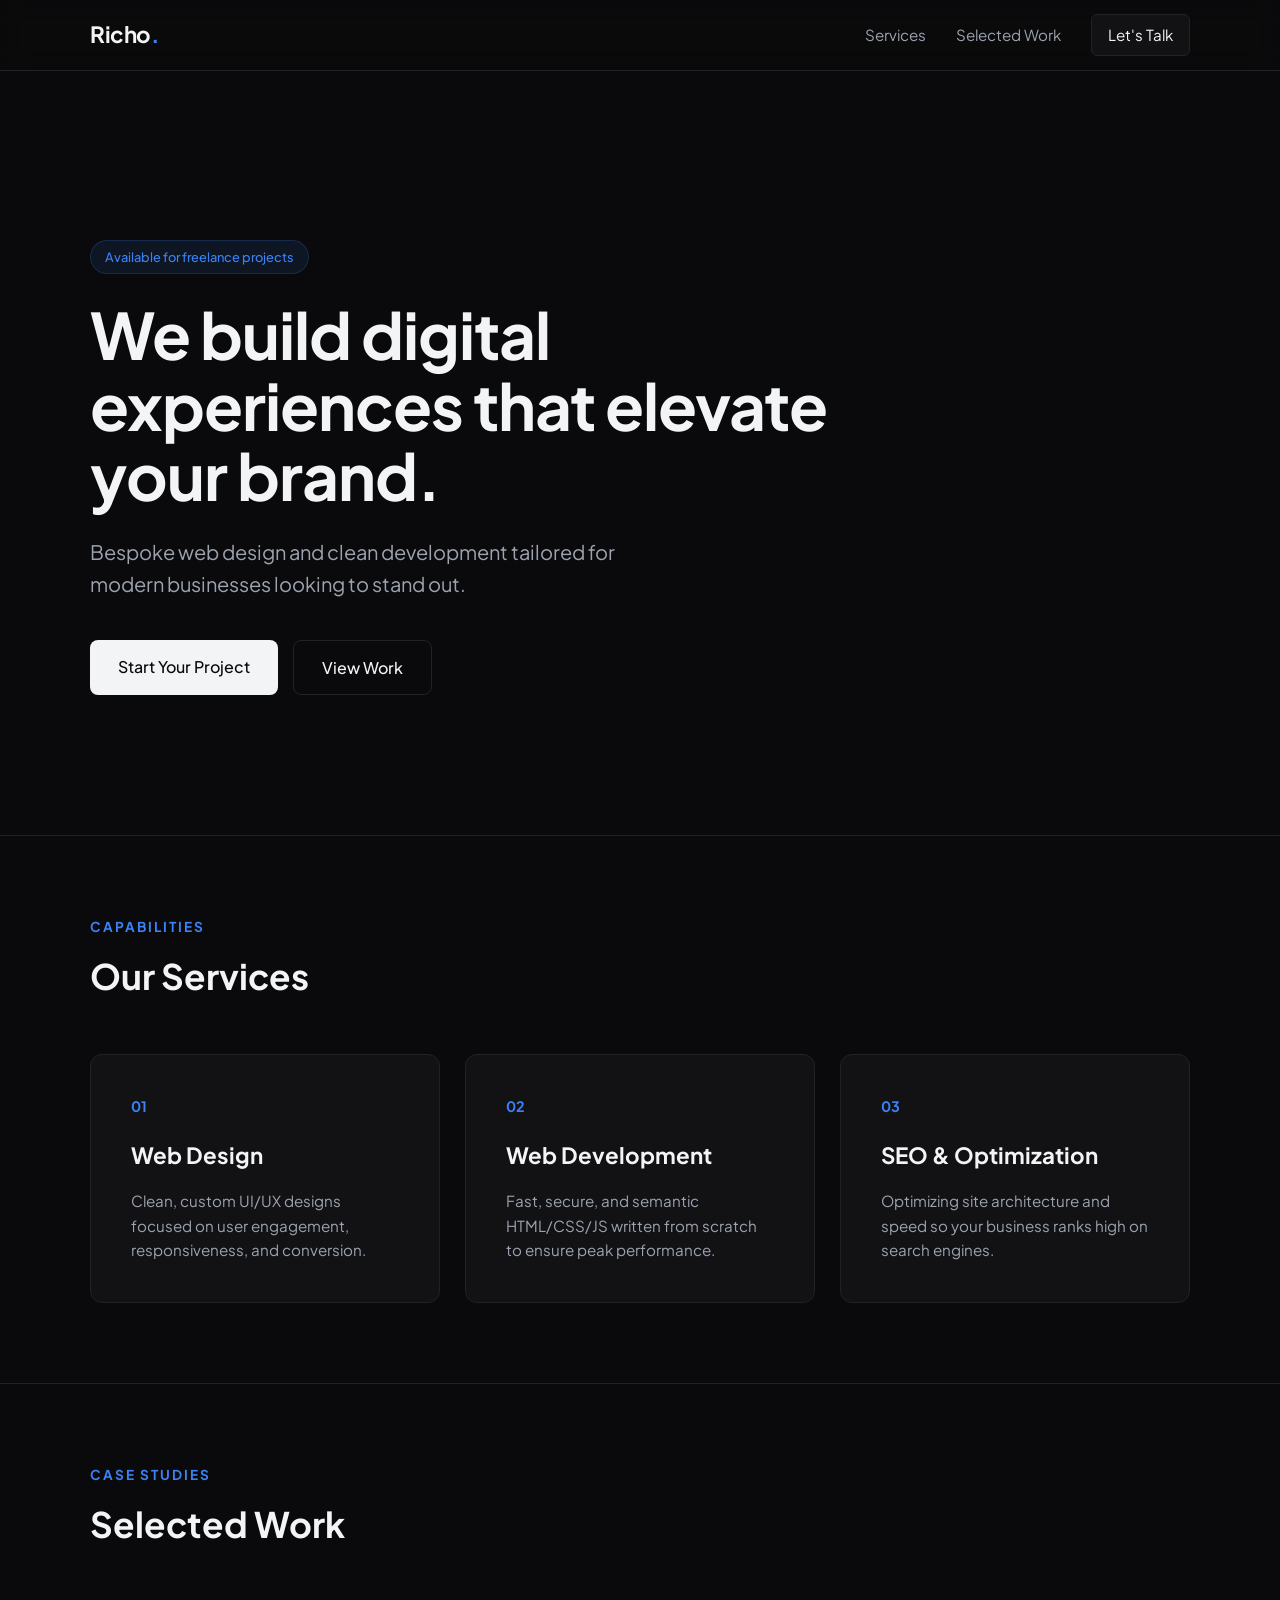
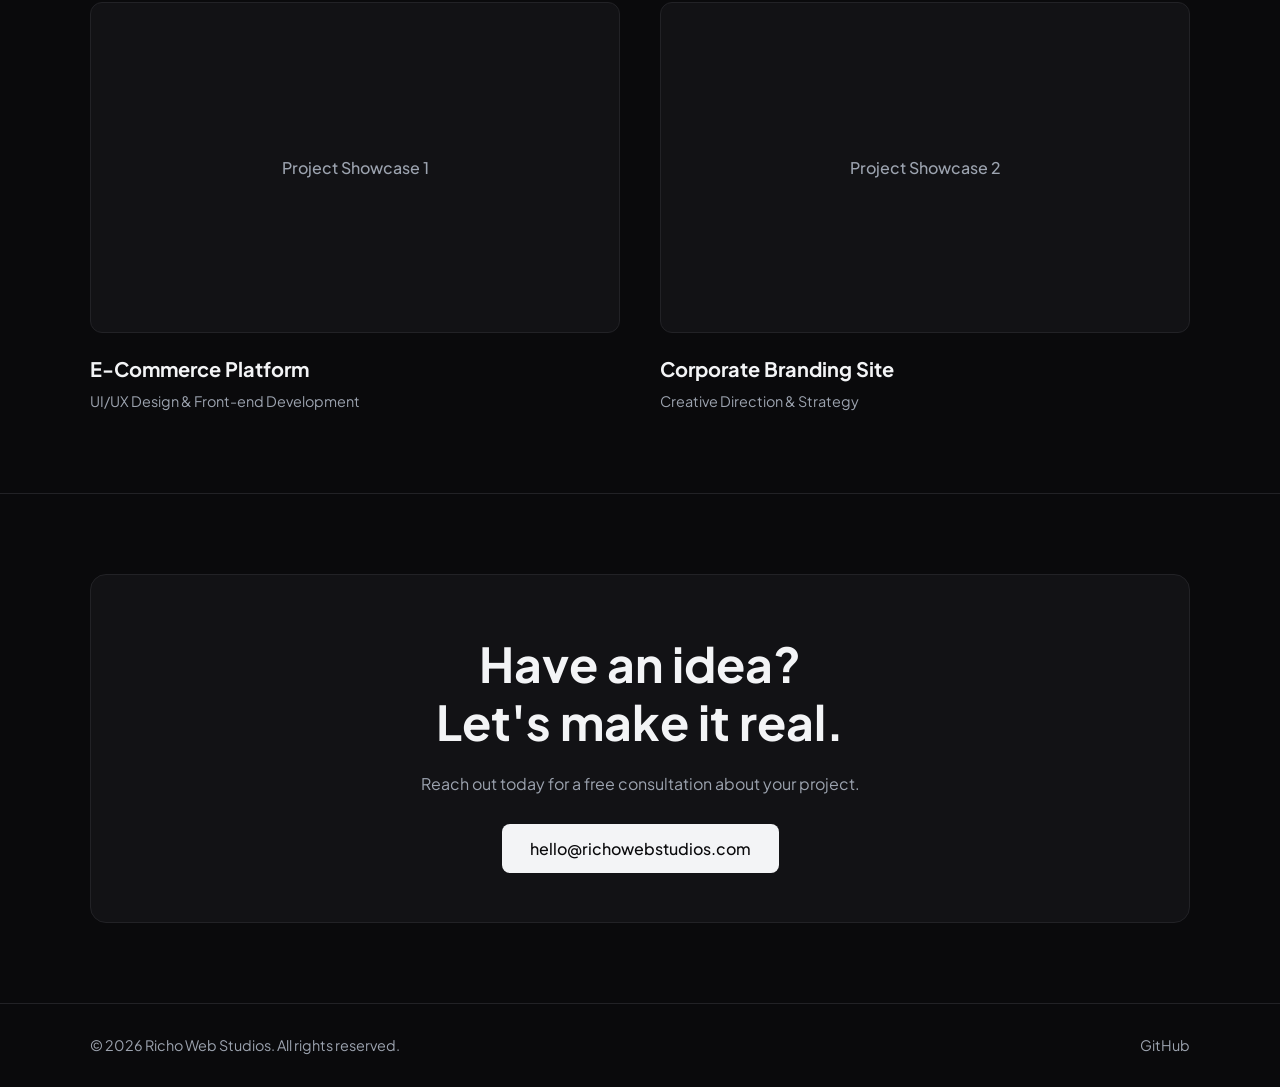
==== index.html @ cdd58ae3 "Launch new premium web studio site" ====
<!DOCTYPE html>
<html lang="en">
<head>
    <meta charset="UTF-8">
    <meta name="viewport" content="width=device-width, initial-scale=1.0">
    <title>Richo Web Studios | Premium Web Design & Digital Craft</title>
    <link rel="stylesheet" href="style.css">
    <link rel="preconnect" href="https://fonts.googleapis.com">
    <link rel="preconnect" href="https://fonts.gstatic.com" crossorigin>
    <link href="https://fonts.googleapis.com/css2?family=Plus+Jakarta+Sans:wght@300;400;500;700&display=swap" rel="stylesheet">
</head>
<body>

    <nav class="navbar">
        <div class="nav-container">
            <a href="#" class="logo">Richo<span>.</span></a>
            <div class="nav-links">
                <a href="#services">Services</a>
                <a href="#work">Selected Work</a>
                <a href="#contact" class="btn-nav">Let's Talk</a>
            </div>
        </div>
    </nav>

    <header class="hero">
        <div class="container">
            <span class="badge">Available for freelance projects</span>
            <h1>We build digital experiences that elevate your brand.</h1>
            <p class="hero-subtitle">Bespoke web design and clean development tailored for modern businesses looking to stand out.</p>
            <div class="hero-cta">
                <a href="#contact" class="btn-primary">Start Your Project</a>
                <a href="#work" class="btn-secondary">View Work</a>
            </div>
        </div>
    </header>

    <section id="services" class="services">
        <div class="container">
            <p class="section-tag">Capabilities</p>
            <h2 class="section-title">Our Services</h2>
            
            <div class="services-grid">
                <div class="service-card">
                    <div class="service-icon">01</div>
                    <h3>Web Design</h3>
                    <p>Clean, custom UI/UX designs focused on user engagement, responsiveness, and conversion.</p>
                </div>
                <div class="service-card">
                    <div class="service-icon">02</div>
                    <h3>Web Development</h3>
                    <p>Fast, secure, and semantic HTML/CSS/JS written from scratch to ensure peak performance.</p>
                </div>
                <div class="service-card">
                    <div class="service-icon">03</div>
                    <h3>SEO & Optimization</h3>
                    <p>Optimizing site architecture and speed so your business ranks high on search engines.</p>
                </div>
            </div>
        </div>
    </section>

    <section id="work" class="work">
        <div class="container">
            <p class="section-tag">Case Studies</p>
            <h2 class="section-title">Selected Work</h2>
            
            <div class="work-grid">
                <div class="work-card">
                    <div class="work-image-placeholder">
                        <span>Project Showcase 1</span>
                    </div>
                    <div class="work-info">
                        <h3>E-Commerce Platform</h3>
                        <p>UI/UX Design & Front-end Development</p>
                    </div>
                </div>
                <div class="work-card">
                    <div class="work-image-placeholder">
                        <span>Project Showcase 2</span>
                    </div>
                    <div class="work-info">
                        <h3>Corporate Branding Site</h3>
                        <p>Creative Direction & Strategy</p>
                    </div>
                </div>
            </div>
        </div>
    </section>

    <section id="contact" class="contact">
        <div class="container">
            <div class="contact-box">
                <h2>Have an idea?<br>Let's make it real.</h2>
                <p>Reach out today for a free consultation about your project.</p>
                <a href="mailto:your-email@example.com" class="btn-primary">hello@richowebstudios.com</a>
            </div>
        </div>
    </section>

    <footer>
        <div class="container footer-content">
            <p>&copy; 2026 Richo Web Studios. All rights reserved.</p>
            <div class="footer-links">
                <a href="https://github.com/aaronricho09" target="_blank">GitHub</a>
            </div>
        </div>
    </footer>

</body>
</html>
---- style.css ----
/* --- Reset & Base Styles --- */
* {
    margin: 0;
    padding: 0;
    box-sizing: border-box;
    scroll-behavior: smooth;
}

:root {
    --bg-color: #0a0a0c;
    --card-bg: #121215;
    --accent: #3b82f6; /* Modern electric blue */
    --text-main: #f3f4f6;
    --text-muted: #9ca3af;
    --border-color: #222226;
    --font-stack: 'Plus Jakarta Sans', sans-serif;
}

body {
    background-color: var(--bg-color);
    color: var(--text-main);
    font-family: var(--font-stack);
    line-height: 1.6;
    overflow-x: hidden;
}

.container {
    width: 90%;
    max-width: 1100px;
    margin: 0 auto;
    padding: 80px 0;
}

a {
    text-decoration: none;
    color: inherit;
    transition: all 0.3s ease;
}

/* --- Global Elements --- */
.section-tag {
    color: var(--accent);
    text-transform: uppercase;
    font-size: 0.85rem;
    letter-spacing: 2px;
    font-weight: 700;
    margin-bottom: 10px;
}

.section-title {
    font-size: 2.2rem;
    font-weight: 700;
    margin-bottom: 50px;
}

/* Buttons */
.btn-primary {
    background-color: var(--text-main);
    color: var(--bg-color);
    padding: 14px 28px;
    border-radius: 8px;
    font-weight: 500;
}

.btn-primary:hover {
    background-color: var(--accent);
    color: #fff;
}

.btn-secondary {
    border: 1px solid var(--border-color);
    color: var(--text-main);
    padding: 14px 28px;
    border-radius: 8px;
    font-weight: 500;
}

.btn-secondary:hover {
    background-color: var(--card-bg);
    border-color: var(--text-muted);
}

/* --- Navigation --- */
.navbar {
    position: fixed;
    top: 0;
    left: 0;
    width: 100%;
    background-color: rgba(10, 10, 12, 0.8);
    backdrop-filter: blur(12px);
    border-bottom: 1px solid var(--border-color);
    z-index: 1000;
}

.nav-container {
    width: 90%;
    max-width: 1100px;
    margin: 0 auto;
    height: 70px;
    display: flex;
    justify-content: space-between;
    align-items: center;
}

.logo {
    font-size: 1.4rem;
    font-weight: 700;
    letter-spacing: -0.5px;
}

.logo span {
    color: var(--accent);
}

.nav-links {
    display: flex;
    align-items: center;
    gap: 30px;
}

.nav-links a {
    font-size: 0.95rem;
    color: var(--text-muted);
}

.nav-links a:hover {
    color: var(--text-main);
}

.nav-links .btn-nav {
    background: var(--card-bg);
    border: 1px solid var(--border-color);
    padding: 8px 16px;
    border-radius: 6px;
    color: var(--text-main);
}

.nav-links .btn-nav:hover {
    border-color: var(--accent);
}

/* --- Hero Section --- */
.hero {
    padding-top: 160px;
    padding-bottom: 60px;
}

.badge {
    background-color: rgba(59, 130, 246, 0.1);
    color: var(--accent);
    padding: 6px 14px;
    border-radius: 100px;
    font-size: 0.8rem;
    font-weight: 500;
    display: inline-block;
    margin-bottom: 25px;
    border: 1px solid rgba(59, 130, 246, 0.2);
}

.hero h1 {
    font-size: clamp(2.5rem, 5vw, 4rem);
    line-height: 1.1;
    font-weight: 700;
    letter-spacing: -1px;
    max-width: 800px;
    margin-bottom: 25px;
}

.hero-subtitle {
    font-size: 1.25rem;
    color: var(--text-muted);
    max-width: 600px;
    margin-bottom: 40px;
}

.hero-cta {
    display: flex;
    gap: 15px;
}

/* --- Services Section --- */
.services {
    border-top: 1px solid var(--border-color);
}

.services-grid {
    display: grid;
    grid-template-columns: repeat(auto-fit, minmax(300px, 1fr));
    gap: 25px;
}

.service-card {
    background-color: var(--card-bg);
    border: 1px solid var(--border-color);
    padding: 40px;
    border-radius: 12px;
    transition: transform 0.3s ease, border-color 0.3s ease;
}

.service-card:hover {
    transform: translateY(-5px);
    border-color: rgba(59, 130, 246, 0.4);
}

.service-icon {
    font-size: 0.9rem;
    color: var(--accent);
    font-weight: 700;
    margin-bottom: 20px;
}

.service-card h3 {
    font-size: 1.4rem;
    margin-bottom: 15px;
}

.service-card p {
    color: var(--text-muted);
    font-size: 0.95rem;
}

/* --- Work Section --- */
.work {
    border-top: 1px solid var(--border-color);
}

.work-grid {
    display: grid;
    grid-template-columns: repeat(auto-fit, minmax(450px, 1fr));
    gap: 40px;
}

@media(max-width: 768px) {
    .work-grid { grid-template-columns: 1fr; }
}

.work-card {
    cursor: pointer;
}

.work-image-placeholder {
    background-color: var(--card-bg);
    border: 1px solid var(--border-color);
    aspect-ratio: 16 / 10;
    border-radius: 12px;
    display: flex;
    align-items: center;
    justify-content: center;
    color: var(--text-muted);
    font-weight: 500;
    transition: border-color 0.3s ease;
    margin-bottom: 20px;
}

.work-card:hover .work-image-placeholder {
    border-color: var(--text-muted);
}

.work-info h3 {
    font-size: 1.25rem;
    margin-bottom: 5px;
}

.work-info p {
    color: var(--text-muted);
    font-size: 0.9rem;
}

/* --- Contact Section --- */
.contact {
    border-top: 1px solid var(--border-color);
}

.contact-box {
    background-color: var(--card-bg);
    border: 1px solid var(--border-color);
    padding: 60px;
    border-radius: 16px;
    text-align: center;
}

.contact-box h2 {
    font-size: clamp(2rem, 4vw, 3rem);
    line-height: 1.2;
    margin-bottom: 20px;
}

.contact-box p {
    color: var(--text-muted);
    margin-bottom: 40px;
}

/* --- Footer --- */
footer {
    border-top: 1px solid var(--border-color);
    padding: 30px 0;
}

.footer-content {
    display: flex;
    justify-content: space-between;
    align-items: center;
    font-size: 0.9rem;
    color: var(--text-muted);
    padding: 0;
}

.footer-links a:hover {
    color: var(--text-main);
}
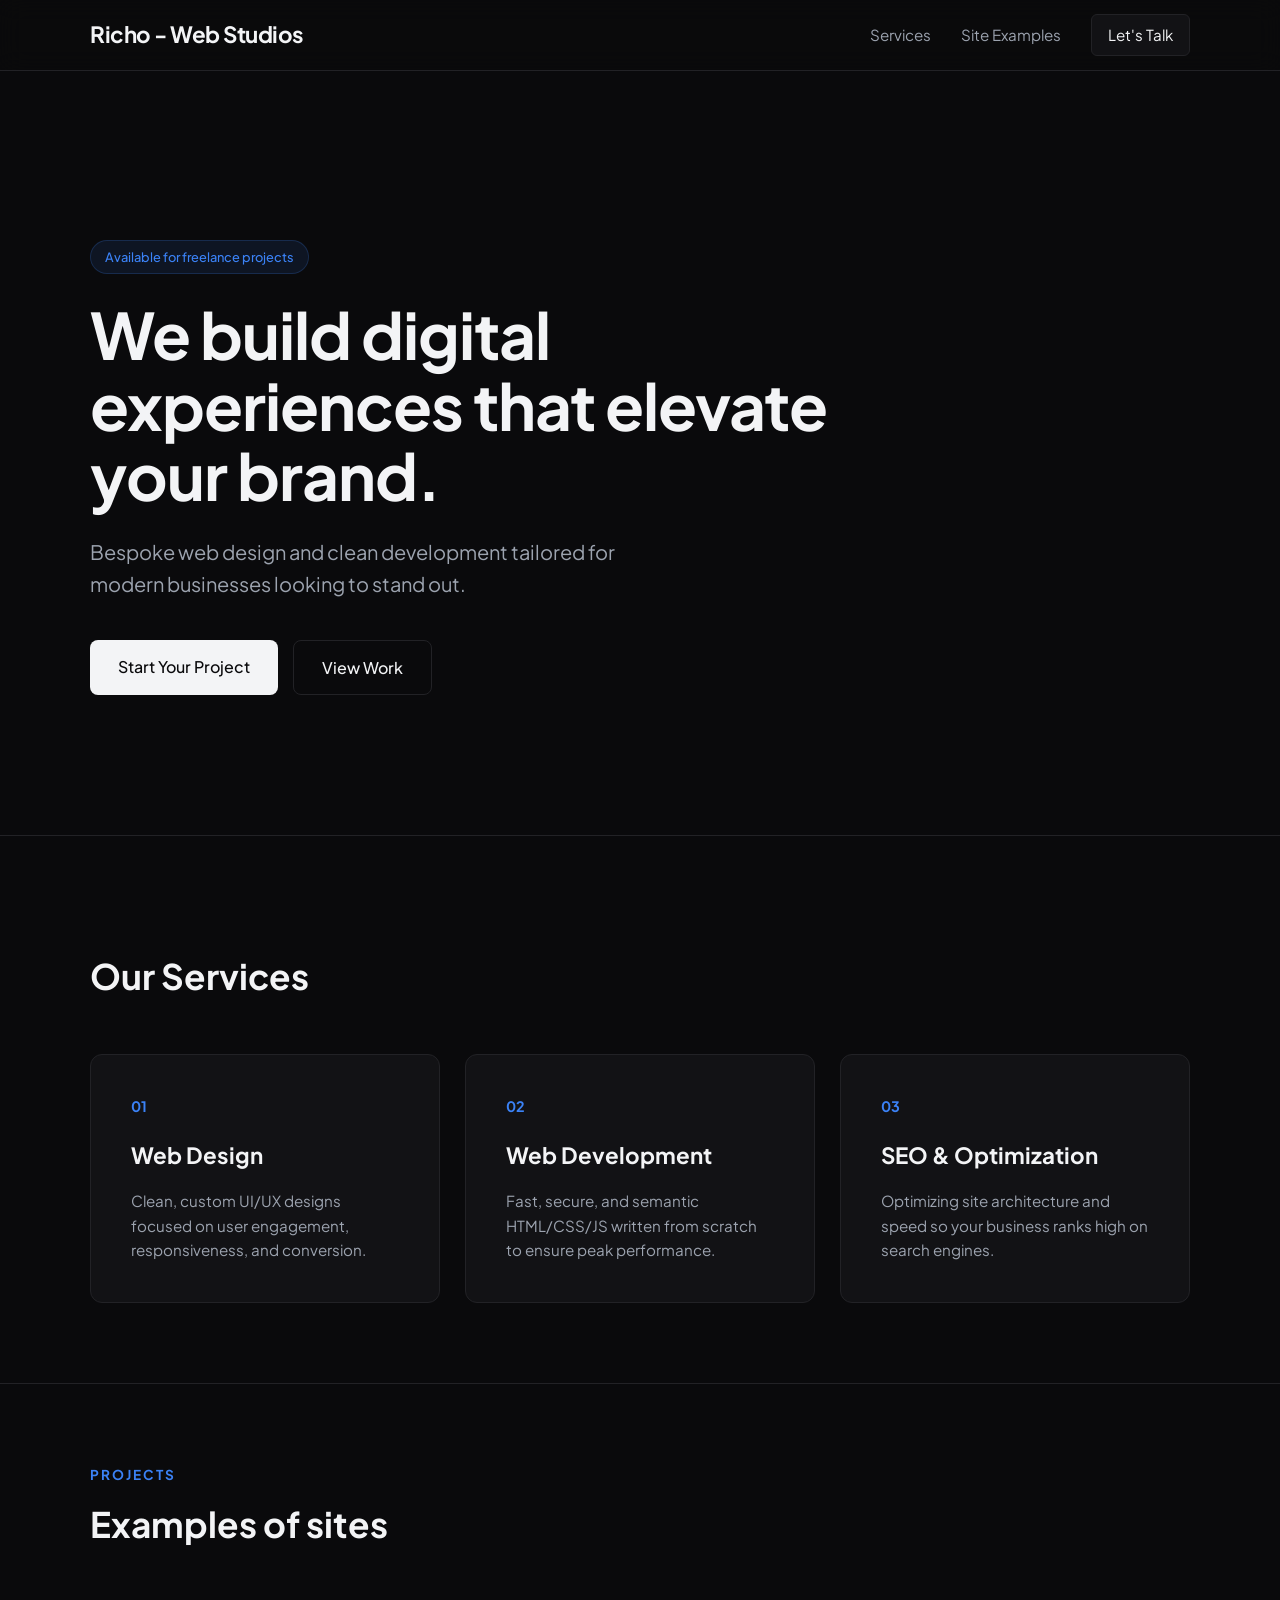
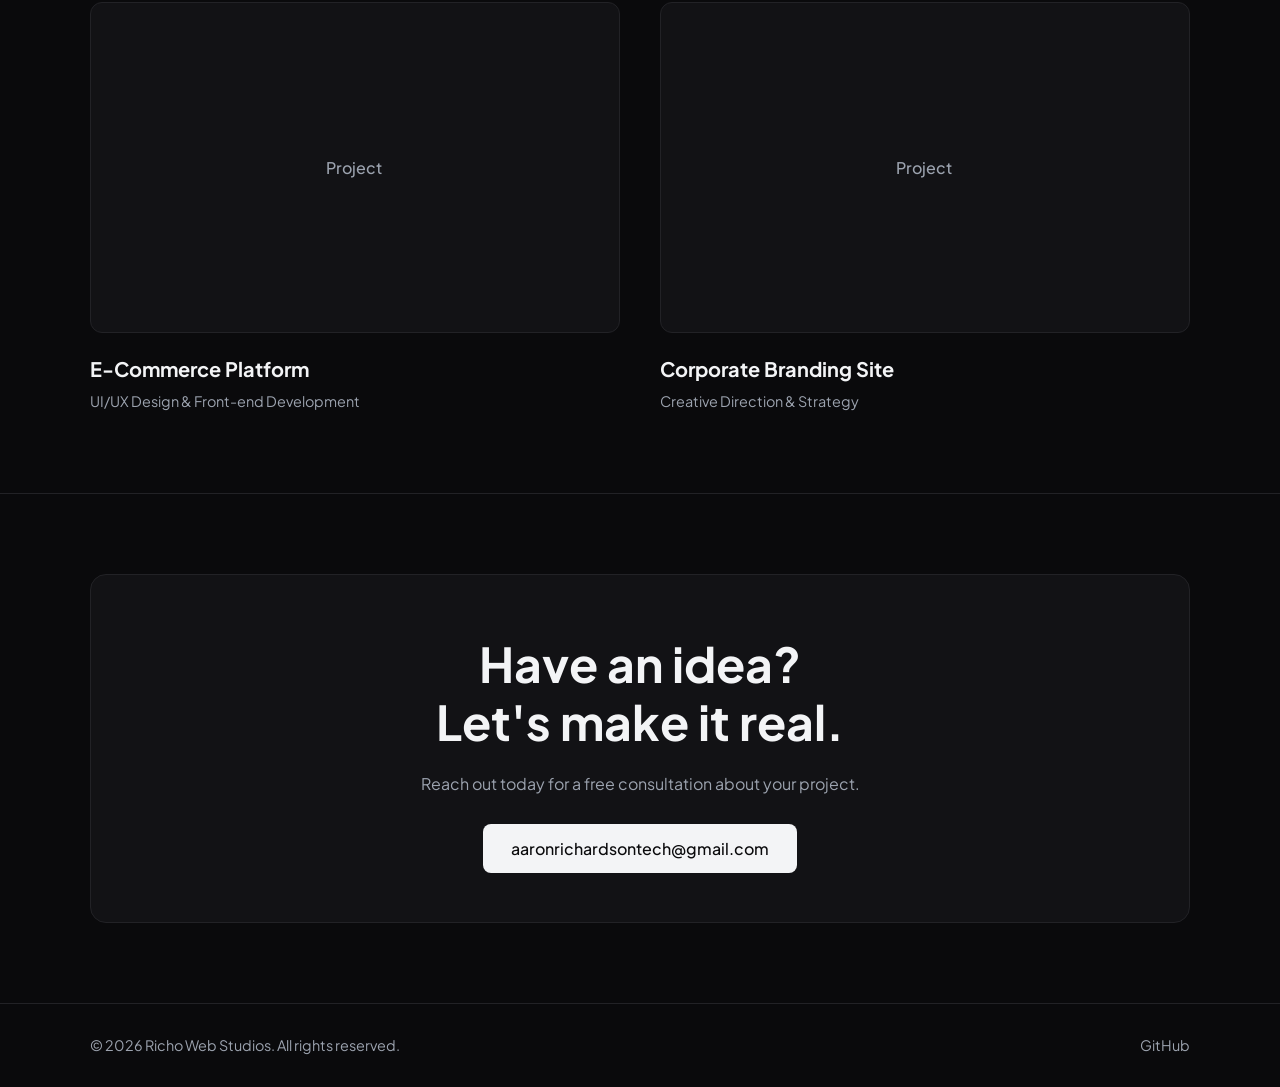
==== commit e6a4cc49: "Update contact info and names" ====
--- a/index.html
+++ b/index.html
@@ -13,10 +13,10 @@
 
     <nav class="navbar">
         <div class="nav-container">
-            <a href="#" class="logo">Richo<span>.</span></a>
+            <a href="#" class="logo">Richo - Web Studios&nbsp;</a>
             <div class="nav-links">
                 <a href="#services">Services</a>
-                <a href="#work">Selected Work</a>
+                <a href="#work">Site Examples</a>
                 <a href="#contact" class="btn-nav">Let's Talk</a>
             </div>
         </div>
@@ -36,7 +36,7 @@
 
     <section id="services" class="services">
         <div class="container">
-            <p class="section-tag">Capabilities</p>
+            <p class="section-tag"><br></p>
             <h2 class="section-title">Our Services</h2>
             
             <div class="services-grid">
@@ -61,13 +61,13 @@
 
     <section id="work" class="work">
         <div class="container">
-            <p class="section-tag">Case Studies</p>
-            <h2 class="section-title">Selected Work</h2>
+            <p class="section-tag">Projects&nbsp;</p>
+            <h2 class="section-title">Examples of sites&nbsp;</h2>
             
             <div class="work-grid">
                 <div class="work-card">
                     <div class="work-image-placeholder">
-                        <span>Project Showcase 1</span>
+                        <span>Project&nbsp;</span>
                     </div>
                     <div class="work-info">
                         <h3>E-Commerce Platform</h3>
@@ -76,7 +76,7 @@
                 </div>
                 <div class="work-card">
                     <div class="work-image-placeholder">
-                        <span>Project Showcase 2</span>
+                        <span>Project&nbsp;</span>
                     </div>
                     <div class="work-info">
                         <h3>Corporate Branding Site</h3>
@@ -92,7 +92,7 @@
             <div class="contact-box">
                 <h2>Have an idea?<br>Let's make it real.</h2>
                 <p>Reach out today for a free consultation about your project.</p>
-                <a href="mailto:your-email@example.com" class="btn-primary">hello@richowebstudios.com</a>
+                <a href="mailto:your-email@example.com" class="btn-primary">aaronrichardsontech@gmail.com<br></a>
             </div>
         </div>
     </section>
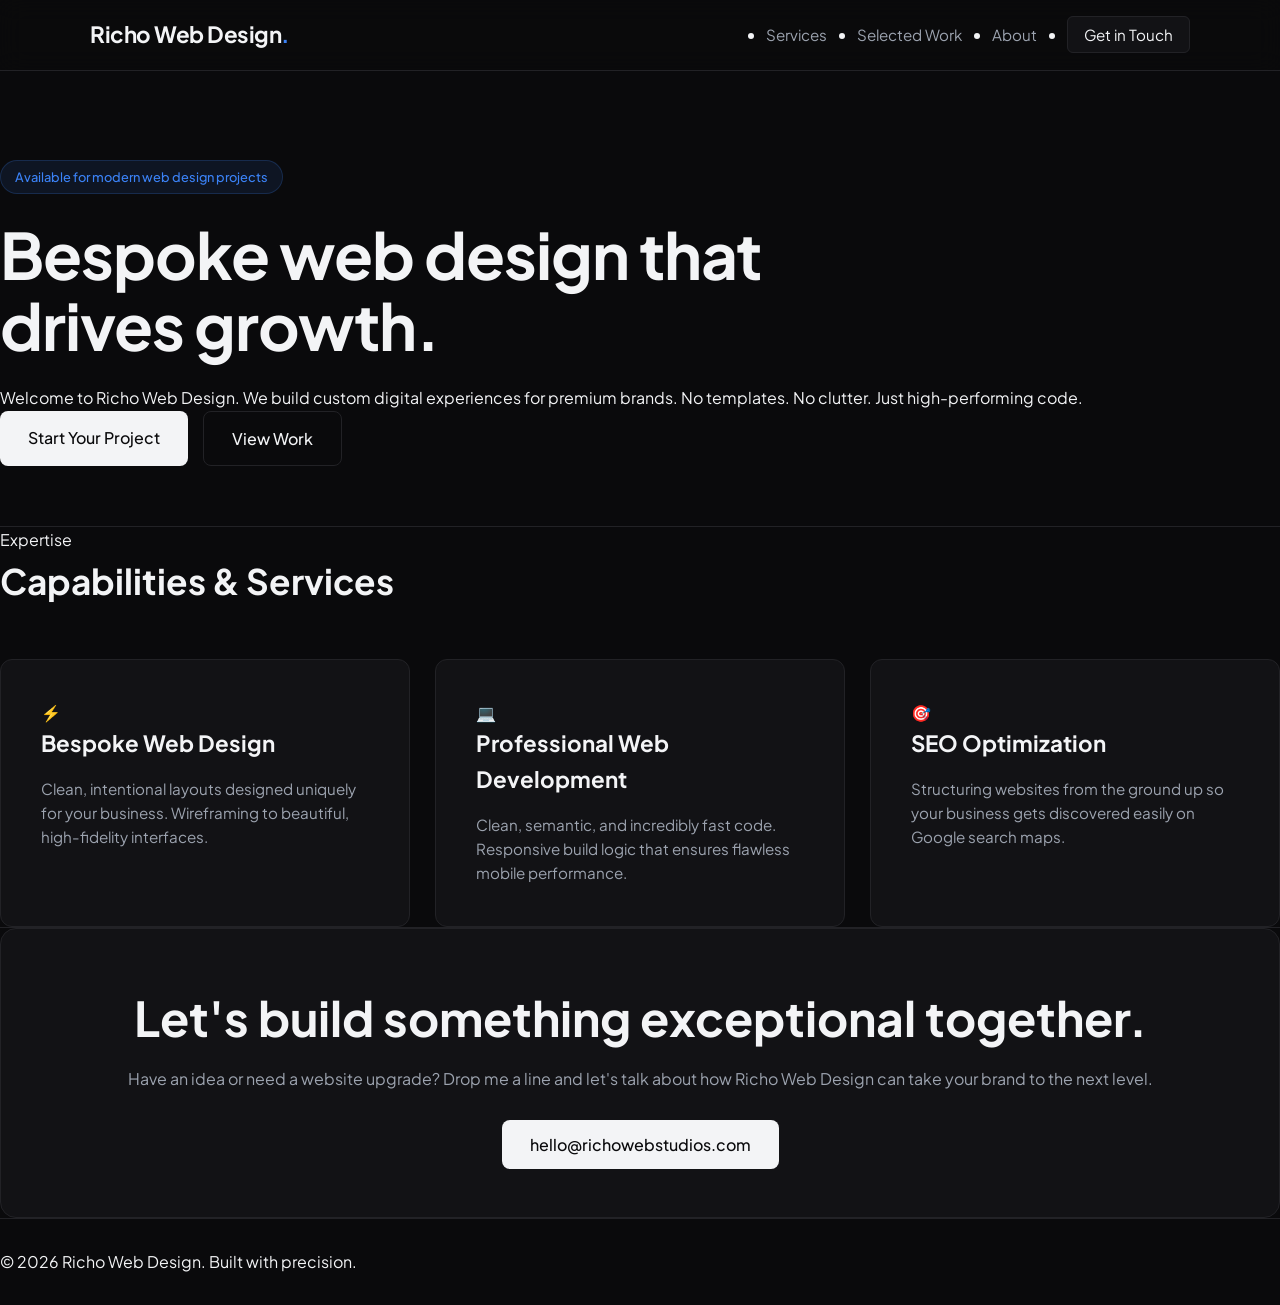
==== commit 4d45cb20: "Optimize for Richo Web Design keywords" ====
--- a/index.html
+++ b/index.html
@@ -3,30 +3,40 @@
 <head>
     <meta charset="UTF-8">
     <meta name="viewport" content="width=device-width, initial-scale=1.0">
-    <title>Richo Web Studios | Premium Web Design & Digital Craft</title>
+    
+    <title>Richo Web Design | Bespoke Web Design & Development Studios</title>
+    <meta name="description" content="Richo Web Design delivers premium, bespoke web design and fast frontend development. Elevate your brand with custom websites built for growth.">
+    <meta name="keywords" content="Richo Web Design, bespoke web design, web design, custom website developer, freelance web designer">
+    
+    <meta property="og:title" content="Richo Web Design | Bespoke Web Design & Development">
+    <meta property="og:description" content="Premium, bespoke web design and high-performance development for modern brands.">
+    <meta property="og:type" content="website">
+    <meta property="og:url" content="https://aaronricho09.github.io/richo-web-studios-/">
+
     <link rel="stylesheet" href="style.css">
     <link rel="preconnect" href="https://fonts.googleapis.com">
     <link rel="preconnect" href="https://fonts.gstatic.com" crossorigin>
-    <link href="https://fonts.googleapis.com/css2?family=Plus+Jakarta+Sans:wght@300;400;500;700&display=swap" rel="stylesheet">
+    <link href="https://fonts.googleapis.com/css2?family=Plus+Jakarta+Sans:wght@300;400;500;600;700&display=swap" rel="stylesheet">
 </head>
 <body>
 
     <nav class="navbar">
         <div class="nav-container">
-            <a href="#" class="logo">Richo - Web Studios&nbsp;</a>
-            <div class="nav-links">
-                <a href="#services">Services</a>
-                <a href="#work">Site Examples</a>
-                <a href="#contact" class="btn-nav">Let's Talk</a>
-            </div>
+            <a href="#" class="logo">Richo Web Design<span>.</span></a>
+            <ul class="nav-links">
+                <li><a href="#services">Services</a></li>
+                <li><a href="#work">Selected Work</a></li>
+                <li><a href="#about">About</a></li>
+                <li><a href="#contact" class="btn-nav">Get in Touch</a></li>
+            </ul>
         </div>
     </nav>
 
     <header class="hero">
-        <div class="container">
-            <span class="badge">Available for freelance projects</span>
-            <h1>We build digital experiences that elevate your brand.</h1>
-            <p class="hero-subtitle">Bespoke web design and clean development tailored for modern businesses looking to stand out.</p>
+        <div class="hero-container">
+            <span class="badge">Available for modern web design projects</span>
+            <h1>Bespoke web design that drives <span>growth</span>.</h1>
+            <p>Welcome to Richo Web Design. We build custom digital experiences for premium brands. No templates. No clutter. Just high-performing code.</p>
             <div class="hero-cta">
                 <a href="#contact" class="btn-primary">Start Your Project</a>
                 <a href="#work" class="btn-secondary">View Work</a>
@@ -35,75 +45,41 @@
     </header>
 
     <section id="services" class="services">
-        <div class="container">
-            <p class="section-tag"><br></p>
-            <h2 class="section-title">Our Services</h2>
-            
+        <div class="section-container">
+            <p class="section-subtitle">Expertise</p>
+            <h2 class="section-title">Capabilities & Services</h2>
             <div class="services-grid">
                 <div class="service-card">
-                    <div class="service-icon">01</div>
-                    <h3>Web Design</h3>
-                    <p>Clean, custom UI/UX designs focused on user engagement, responsiveness, and conversion.</p>
+                    <div class="icon">⚡</div>
+                    <h3>Bespoke Web Design</h3>
+                    <p>Clean, intentional layouts designed uniquely for your business. Wireframing to beautiful, high-fidelity interfaces.</p>
                 </div>
                 <div class="service-card">
-                    <div class="service-icon">02</div>
-                    <h3>Web Development</h3>
-                    <p>Fast, secure, and semantic HTML/CSS/JS written from scratch to ensure peak performance.</p>
+                    <div class="icon">💻</div>
+                    <h3>Professional Web Development</h3>
+                    <p>Clean, semantic, and incredibly fast code. Responsive build logic that ensures flawless mobile performance.</p>
                 </div>
                 <div class="service-card">
-                    <div class="service-icon">03</div>
-                    <h3>SEO & Optimization</h3>
-                    <p>Optimizing site architecture and speed so your business ranks high on search engines.</p>
-                </div>
-            </div>
-        </div>
-    </section>
-
-    <section id="work" class="work">
-        <div class="container">
-            <p class="section-tag">Projects&nbsp;</p>
-            <h2 class="section-title">Examples of sites&nbsp;</h2>
-            
-            <div class="work-grid">
-                <div class="work-card">
-                    <div class="work-image-placeholder">
-                        <span>Project&nbsp;</span>
-                    </div>
-                    <div class="work-info">
-                        <h3>E-Commerce Platform</h3>
-                        <p>UI/UX Design & Front-end Development</p>
-                    </div>
-                </div>
-                <div class="work-card">
-                    <div class="work-image-placeholder">
-                        <span>Project&nbsp;</span>
-                    </div>
-                    <div class="work-info">
-                        <h3>Corporate Branding Site</h3>
-                        <p>Creative Direction & Strategy</p>
-                    </div>
+                    <div class="icon">🎯</div>
+                    <h3>SEO Optimization</h3>
+                    <p>Structuring websites from the ground up so your business gets discovered easily on Google search maps.</p>
                 </div>
             </div>
         </div>
     </section>
 
     <section id="contact" class="contact">
-        <div class="container">
+        <div class="section-container">
             <div class="contact-box">
-                <h2>Have an idea?<br>Let's make it real.</h2>
-                <p>Reach out today for a free consultation about your project.</p>
-                <a href="mailto:your-email@example.com" class="btn-primary">aaronrichardsontech@gmail.com<br></a>
+                <h2>Let's build something exceptional together.</h2>
+                <p>Have an idea or need a website upgrade? Drop me a line and let's talk about how Richo Web Design can take your brand to the next level.</p>
+                <a href="mailto:hello@richowebstudios.com" class="btn-primary">hello@richowebstudios.com</a>
             </div>
         </div>
     </section>
 
-    <footer>
-        <div class="container footer-content">
-            <p>&copy; 2026 Richo Web Studios. All rights reserved.</p>
-            <div class="footer-links">
-                <a href="https://github.com/aaronricho09" target="_blank">GitHub</a>
-            </div>
-        </div>
+    <footer class="footer">
+        <p>&copy; 2026 Richo Web Design. Built with precision.</p>
     </footer>
 
 </body>
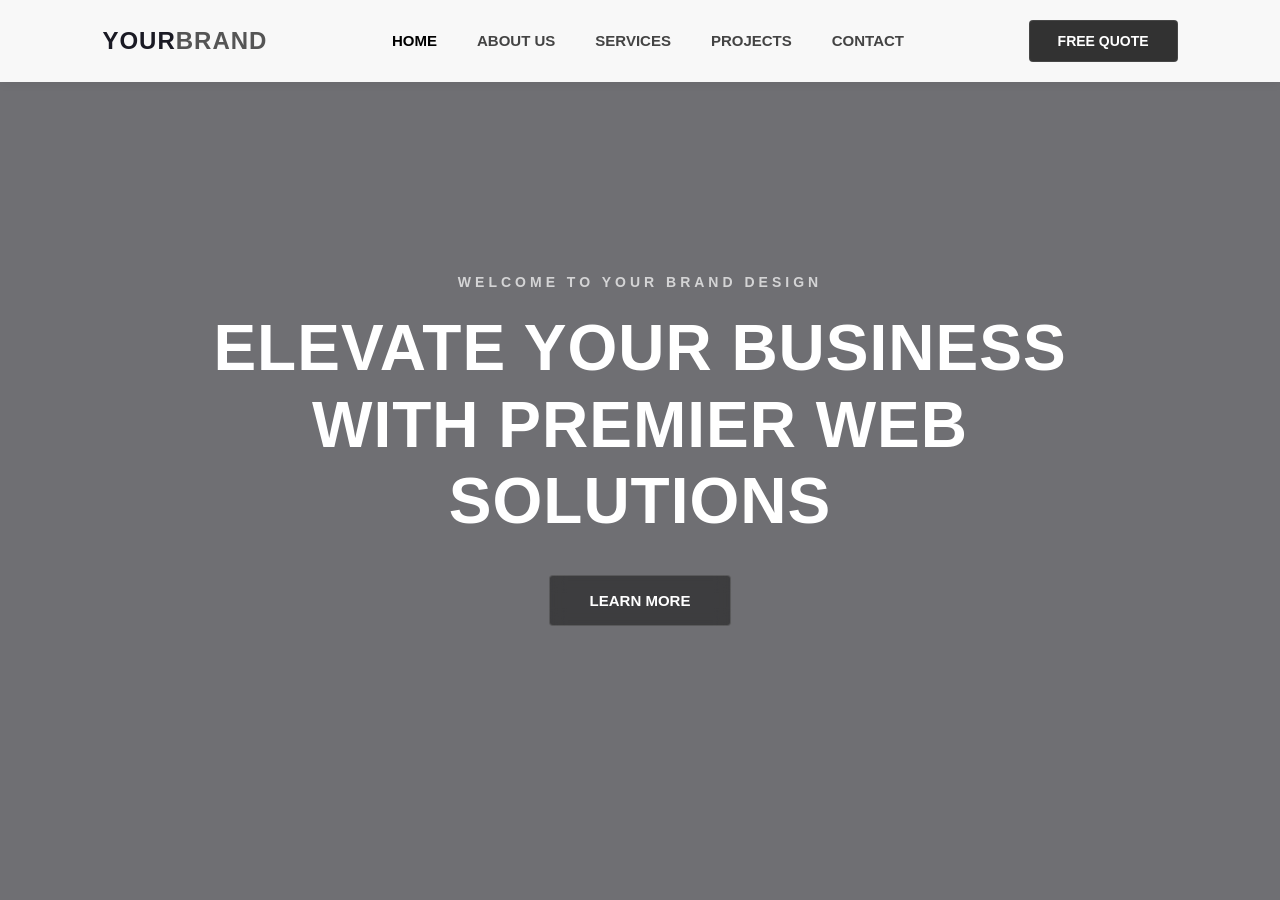
==== commit 6f483b94: "Added complete multi-page structure and glossy theme" ====
--- a/index.html
+++ b/index.html
@@ -3,84 +3,38 @@
 <head>
     <meta charset="UTF-8">
     <meta name="viewport" content="width=device-width, initial-scale=1.0">
-    
-    <title>Richo Web Design | Bespoke Web Design & Development Studios</title>
-    <meta name="description" content="Richo Web Design delivers premium, bespoke web design and fast frontend development. Elevate your brand with custom websites built for growth.">
-    <meta name="keywords" content="Richo Web Design, bespoke web design, web design, custom website developer, freelance web designer">
-    
-    <meta property="og:title" content="Richo Web Design | Bespoke Web Design & Development">
-    <meta property="og:description" content="Premium, bespoke web design and high-performance development for modern brands.">
-    <meta property="og:type" content="website">
-    <meta property="og:url" content="https://aaronricho09.github.io/richo-web-studios-/">
-
+    <title>Your Brand | Premier Web Design</title>
     <link rel="stylesheet" href="style.css">
-    <link rel="preconnect" href="https://fonts.googleapis.com">
-    <link rel="preconnect" href="https://fonts.gstatic.com" crossorigin>
-    <link href="https://fonts.googleapis.com/css2?family=Plus+Jakarta+Sans:wght@300;400;500;600;700&display=swap" rel="stylesheet">
 </head>
 <body>
 
-    <nav class="navbar">
-        <div class="nav-container">
-            <a href="#" class="logo">Richo Web Design<span>.</span></a>
+    <header class="navbar">
+        <div class="logo">YOUR<span>BRAND</span></div>
+        <nav>
             <ul class="nav-links">
-                <li><a href="#services">Services</a></li>
-                <li><a href="#work">Selected Work</a></li>
-                <li><a href="#about">About</a></li>
-                <li><a href="#contact" class="btn-nav">Get in Touch</a></li>
+                <li><a href="#" class="active">Home</a></li>
+                <li><a href="#">About Us</a></li>
+                <li><a href="#">Services</a></li>
+                <li><a href="#">Projects</a></li>
+                <li><a href="#">Contact</a></li>
             </ul>
-        </div>
-    </nav>
-
-    <header class="hero">
-        <div class="hero-container">
-            <span class="badge">Available for modern web design projects</span>
-            <h1>Bespoke web design that drives <span>growth</span>.</h1>
-            <p>Welcome to Richo Web Design. We build custom digital experiences for premium brands. No templates. No clutter. Just high-performing code.</p>
-            <div class="hero-cta">
-                <a href="#contact" class="btn-primary">Start Your Project</a>
-                <a href="#work" class="btn-secondary">View Work</a>
-            </div>
-        </div>
+        </nav>
+        <a href="#" class="cta-btn">Free Quote</a>
     </header>
 
-    <section id="services" class="services">
-        <div class="section-container">
-            <p class="section-subtitle">Expertise</p>
-            <h2 class="section-title">Capabilities & Services</h2>
-            <div class="services-grid">
-                <div class="service-card">
-                    <div class="icon">⚡</div>
-                    <h3>Bespoke Web Design</h3>
-                    <p>Clean, intentional layouts designed uniquely for your business. Wireframing to beautiful, high-fidelity interfaces.</p>
-                </div>
-                <div class="service-card">
-                    <div class="icon">💻</div>
-                    <h3>Professional Web Development</h3>
-                    <p>Clean, semantic, and incredibly fast code. Responsive build logic that ensures flawless mobile performance.</p>
-                </div>
-                <div class="service-card">
-                    <div class="icon">🎯</div>
-                    <h3>SEO Optimization</h3>
-                    <p>Structuring websites from the ground up so your business gets discovered easily on Google search maps.</p>
-                </div>
-            </div>
+    <section class="hero-carousel">
+        <div class="slide slide1"></div>
+        <div class="slide slide2"></div>
+        <div class="slide slide3"></div>
+        
+        <div class="hero-overlay"></div>
+
+        <div class="hero-content">
+            <h3 class="subtitle">WELCOME TO YOUR BRAND DESIGN</h3>
+            <h1 class="main-title">ELEVATE YOUR BUSINESS<br>WITH PREMIER WEB SOLUTIONS</h1>
+            <a href="#" class="hero-btn">Learn More</a>
         </div>
     </section>
 
-    <section id="contact" class="contact">
-        <div class="section-container">
-            <div class="contact-box">
-                <h2>Let's build something exceptional together.</h2>
-                <p>Have an idea or need a website upgrade? Drop me a line and let's talk about how Richo Web Design can take your brand to the next level.</p>
-                <a href="mailto:hello@richowebstudios.com" class="btn-primary">hello@richowebstudios.com</a>
-            </div>
-        </div>
-    </section>
-
-    <footer class="footer">
-        <p>&copy; 2026 Richo Web Design. Built with precision.</p>
-    </footer>
-
 </body>
 </html>
--- a/style.css
+++ b/style.css
@@ -1,310 +1,320 @@
-/* --- Reset & Base Styles --- */
+/* Reset & Core Styling */
 * {
     margin: 0;
     padding: 0;
     box-sizing: border-box;
-    scroll-behavior: smooth;
-}
-
+    font-family: 'Segoe UI', Tahoma, Geneva, Verdana, sans-serif;
+}
+
+body {
+    background-color: #ffffff;
+    color: #333333;
+}
+
+/* Updated Branding Variables for a Sleek Look */
 :root {
-    --bg-color: #0a0a0c;
-    --card-bg: #121215;
-    --accent: #3b82f6; /* Modern electric blue */
-    --text-main: #f3f4f6;
-    --text-muted: #9ca3af;
-    --border-color: #222226;
-    --font-stack: 'Plus Jakarta Sans', sans-serif;
-}
-
-body {
-    background-color: var(--bg-color);
-    color: var(--text-main);
-    font-family: var(--font-stack);
-    line-height: 1.6;
-    overflow-x: hidden;
-}
-
-.container {
-    width: 90%;
-    max-width: 1100px;
-    margin: 0 auto;
-    padding: 80px 0;
-}
-
-a {
+    --accent-color: #ffffff;
+    --dark-bg: #1a1a24;
+    --glossy-black: rgba(0, 0, 0, 0.45);
+    --glossy-black-hover: rgba(0, 0, 0, 0.7);
+    --glossy-border: rgba(255, 255, 255, 0.15);
+}
+
+/* Clean, Fixed Navbar */
+.navbar {
+    display: flex;
+    justify-content: space-between;
+    align-items: center;
+    padding: 20px 8%;
+    background-color: rgba(255, 255, 255, 0.95);
+    box-shadow: 0 2px 10px rgba(0,0,0,0.05);
+    position: fixed;
+    width: 100%;
+    top: 0;
+    z-index: 1000;
+}
+
+.logo {
+    font-size: 24px;
+    font-weight: 800;
+    letter-spacing: 1px;
+    color: var(--dark-bg);
+}
+
+.logo span {
+    color: #555555; /* Dark gray for logo accent */
+}
+
+.nav-links {
+    list-style: none;
+    display: flex;
+}
+
+.nav-links li {
+    margin: 0 20px;
+}
+
+.nav-links a {
     text-decoration: none;
-    color: inherit;
-    transition: all 0.3s ease;
-}
-
-/* --- Global Elements --- */
-.section-tag {
-    color: var(--accent);
-    text-transform: uppercase;
-    font-size: 0.85rem;
-    letter-spacing: 2px;
-    font-weight: 700;
-    margin-bottom: 10px;
-}
-
-.section-title {
-    font-size: 2.2rem;
-    font-weight: 700;
-    margin-bottom: 50px;
-}
-
-/* Buttons */
-.btn-primary {
-    background-color: var(--text-main);
-    color: var(--bg-color);
-    padding: 14px 28px;
-    border-radius: 8px;
-    font-weight: 500;
-}
-
-.btn-primary:hover {
-    background-color: var(--accent);
-    color: #fff;
-}
-
-.btn-secondary {
-    border: 1px solid var(--border-color);
-    color: var(--text-main);
-    padding: 14px 28px;
-    border-radius: 8px;
-    font-weight: 500;
-}
-
-.btn-secondary:hover {
-    background-color: var(--card-bg);
-    border-color: var(--text-muted);
-}
-
-/* --- Navigation --- */
-.navbar {
-    position: fixed;
+    color: #444444;
+    font-weight: 600;
+    font-size: 15px;
+    text-transform: uppercase;
+    transition: color 0.3s ease;
+}
+
+.nav-links a:hover, .nav-links a.active {
+    color: #000000;
+}
+
+/* Glossy Navigation Button */
+.cta-btn {
+    background: rgba(0, 0, 0, 0.8);
+    color: white;
+    text-decoration: none;
+    padding: 12px 28px;
+    font-weight: 600;
+    text-transform: uppercase;
+    font-size: 14px;
+    border-radius: 4px;
+    border: 1px solid rgba(255, 255, 255, 0.1);
+    transition: background 0.3s ease;
+}
+
+.cta-btn:hover {
+    background: #000000;
+}
+
+/* Hero Carousel Container */
+.hero-carousel {
+    position: relative;
+    height: 100vh;
+    width: 100%;
+    overflow: hidden;
+    display: flex;
+    align-items: center;
+    justify-content: center;
+    text-align: center;
+}
+
+/* Background Slides Layout */
+.slide {
+    position: absolute;
     top: 0;
     left: 0;
     width: 100%;
-    background-color: rgba(10, 10, 12, 0.8);
-    backdrop-filter: blur(12px);
-    border-bottom: 1px solid var(--border-color);
-    z-index: 1000;
-}
-
-.nav-container {
-    width: 90%;
+    height: 100%;
+    background-size: cover;
+    background-position: center;
+    opacity: 0;
+    animation: carouselAnimation 15s infinite;
+}
+
+/* Placeholder backgrounds - replace these paths with your image assets */
+.slide1 {
+    background-image: url('https://images.unsplash.com/photo-1542831371-29b0f74f9713?q=80&w=1920'); 
+    animation-delay: 0s;
+}
+.slide2 {
+    background-image: url('https://images.unsplash.com/photo-1531403009284-440f080d1e12?q=80&w=1920'); 
+    animation-delay: 5s;
+}
+.slide3 {
+    background-image: url('https://images.unsplash.com/photo-1507238691740-187a5b1d37b8?q=80&w=1920'); 
+    animation-delay: 10s;
+}
+
+/* Dark Overlay */
+.hero-overlay {
+    position: absolute;
+    top: 0;
+    left: 0;
+    width: 100%;
+    height: 100%;
+    background: rgba(15, 15, 22, 0.6); 
+    z-index: 1;
+}
+
+/* Hero Content Typography */
+.hero-content {
+    position: relative;
+    z-index: 2;
+    color: white;
+    max-width: 900px;
+    padding: 0 20px;
+}
+
+.subtitle {
+    color: rgba(255, 255, 255, 0.7);
+    font-size: 14px;
+    letter-spacing: 4px;
+    margin-bottom: 20px;
+    font-weight: 700;
+}
+
+.main-title {
+    font-size: 64px;
+    font-weight: 800;
+    letter-spacing: 1px;
+    line-height: 1.2;
+    margin-bottom: 35px;
+    text-transform: uppercase;
+}
+
+/* Main Glossy Hero Button */
+.hero-btn {
+    display: inline-block;
+    background: var(--glossy-black);
+    color: white;
+    text-decoration: none;
+    padding: 16px 40px;
+    font-weight: 600;
+    text-transform: uppercase;
+    font-size: 15px;
+    border-radius: 4px;
+    border: 1px solid var(--glossy-border);
+    backdrop-filter: blur(8px);
+    -webkit-backdrop-filter: blur(8px);
+    transition: background 0.3s ease, transform 0.3s ease;
+}
+
+.hero-btn:hover {
+    background: var(--glossy-black-hover);
+    transform: translateY(-2px);
+}
+
+/* Formatting for Interior Content Blocks */
+.page-content {
+    padding-top: 140px; 
+    min-height: 100vh;
+    display: flex;
+    justify-content: center;
+    align-items: center;
+    background-color: #f9f9fb;
+    padding-bottom: 40px;
+}
+
+.content-container {
+    max-width: 800px;
+    width: 100%;
+    padding: 40px;
+    background: #ffffff;
+    border-radius: 8px;
+    box-shadow: 0 4px 20px rgba(0,0,0,0.05);
+    text-align: center;
+}
+
+.large-container {
     max-width: 1100px;
-    margin: 0 auto;
-    height: 70px;
-    display: flex;
-    justify-content: space-between;
-    align-items: center;
-}
-
-.logo {
-    font-size: 1.4rem;
-    font-weight: 700;
-    letter-spacing: -0.5px;
-}
-
-.logo span {
-    color: var(--accent);
-}
-
-.nav-links {
-    display: flex;
-    align-items: center;
-    gap: 30px;
-}
-
-.nav-links a {
-    font-size: 0.95rem;
-    color: var(--text-muted);
-}
-
-.nav-links a:hover {
-    color: var(--text-main);
-}
-
-.nav-links .btn-nav {
-    background: var(--card-bg);
-    border: 1px solid var(--border-color);
-    padding: 8px 16px;
-    border-radius: 6px;
-    color: var(--text-main);
-}
-
-.nav-links .btn-nav:hover {
-    border-color: var(--accent);
-}
-
-/* --- Hero Section --- */
-.hero {
-    padding-top: 160px;
-    padding-bottom: 60px;
-}
-
-.badge {
-    background-color: rgba(59, 130, 246, 0.1);
-    color: var(--accent);
-    padding: 6px 14px;
-    border-radius: 100px;
-    font-size: 0.8rem;
-    font-weight: 500;
-    display: inline-block;
-    margin-bottom: 25px;
-    border: 1px solid rgba(59, 130, 246, 0.2);
-}
-
-.hero h1 {
-    font-size: clamp(2.5rem, 5vw, 4rem);
-    line-height: 1.1;
-    font-weight: 700;
-    letter-spacing: -1px;
-    max-width: 800px;
-    margin-bottom: 25px;
-}
-
-.hero-subtitle {
-    font-size: 1.25rem;
-    color: var(--text-muted);
-    max-width: 600px;
-    margin-bottom: 40px;
-}
-
-.hero-cta {
-    display: flex;
-    gap: 15px;
-}
-
-/* --- Services Section --- */
-.services {
-    border-top: 1px solid var(--border-color);
-}
-
-.services-grid {
-    display: grid;
-    grid-template-columns: repeat(auto-fit, minmax(300px, 1fr));
-    gap: 25px;
-}
-
-.service-card {
-    background-color: var(--card-bg);
-    border: 1px solid var(--border-color);
-    padding: 40px;
-    border-radius: 12px;
-    transition: transform 0.3s ease, border-color 0.3s ease;
-}
-
-.service-card:hover {
-    transform: translateY(-5px);
-    border-color: rgba(59, 130, 246, 0.4);
-}
-
-.service-icon {
-    font-size: 0.9rem;
-    color: var(--accent);
+}
+
+.page-title {
+    font-size: 36px;
     font-weight: 700;
     margin-bottom: 20px;
-}
-
-.service-card h3 {
-    font-size: 1.4rem;
-    margin-bottom: 15px;
-}
-
-.service-card p {
-    color: var(--text-muted);
-    font-size: 0.95rem;
-}
-
-/* --- Work Section --- */
-.work {
-    border-top: 1px solid var(--border-color);
-}
-
-.work-grid {
+    color: var(--dark-bg);
+}
+
+.content-container p {
+    font-size: 18px;
+    line-height: 1.6;
+    color: #666666;
+}
+
+/* Modern Grid Structures */
+.grid-layout {
     display: grid;
-    grid-template-columns: repeat(auto-fit, minmax(450px, 1fr));
-    gap: 40px;
-}
-
-@media(max-width: 768px) {
-    .work-grid { grid-template-columns: 1fr; }
-}
-
-.work-card {
+    grid-template-columns: repeat(auto-fit, minmax(280px, 1fr));
+    gap: 30px;
+    margin-top: 40px;
+}
+
+.grid-card {
+    background: #ffffff;
+    padding: 30px;
+    border-radius: 8px;
+    text-align: left;
+    box-shadow: 0 4px 15px rgba(0,0,0,0.03);
+    border: 1px solid #f0f0f5;
+    transition: transform 0.3s ease, box-shadow 0.3s ease;
+}
+
+.grid-card:hover {
+    transform: translateY(-5px);
+    box-shadow: 0 10px 25px rgba(0,0,0,0.08);
+}
+
+.grid-card h2 {
+    font-size: 20px;
+    color: var(--dark-bg);
+    margin-bottom: 12px;
+}
+
+.grid-card p {
+    font-size: 15px;
+    line-height: 1.6;
+    color: #666666;
+}
+
+/* Project Placeholders styling */
+.project-img-placeholder {
+    width: 100%;
+    height: 180px;
+    background-color: #f0f2f5;
+    display: flex;
+    justify-content: center;
+    align-items: center;
+    color: #888;
+    font-size: 14px;
+    border-radius: 4px;
+    margin-bottom: 18px;
+    font-weight: 500;
+}
+
+/* Form Styling */
+.contact-form {
+    display: flex;
+    flex-direction: column;
+    gap: 15px;
+    margin-top: 25px;
+}
+
+.contact-form input, .contact-form textarea {
+    padding: 14px;
+    border: 1px solid #ddd;
+    border-radius: 4px;
+    font-size: 16px;
+    width: 100%;
+    outline: none;
+    transition: border 0.3s;
+}
+
+.contact-form input:focus, .contact-form textarea:focus {
+    border-color: #000000;
+}
+
+.form-btn {
+    background: #1a1a24;
+    color: white;
+    border: none;
+    padding: 16px;
+    font-size: 16px;
+    font-weight: 600;
+    text-transform: uppercase;
     cursor: pointer;
-}
-
-.work-image-placeholder {
-    background-color: var(--card-bg);
-    border: 1px solid var(--border-color);
-    aspect-ratio: 16 / 10;
-    border-radius: 12px;
-    display: flex;
-    align-items: center;
-    justify-content: center;
-    color: var(--text-muted);
-    font-weight: 500;
-    transition: border-color 0.3s ease;
-    margin-bottom: 20px;
-}
-
-.work-card:hover .work-image-placeholder {
-    border-color: var(--text-muted);
-}
-
-.work-info h3 {
-    font-size: 1.25rem;
-    margin-bottom: 5px;
-}
-
-.work-info p {
-    color: var(--text-muted);
-    font-size: 0.9rem;
-}
-
-/* --- Contact Section --- */
-.contact {
-    border-top: 1px solid var(--border-color);
-}
-
-.contact-box {
-    background-color: var(--card-bg);
-    border: 1px solid var(--border-color);
-    padding: 60px;
-    border-radius: 16px;
-    text-align: center;
-}
-
-.contact-box h2 {
-    font-size: clamp(2rem, 4vw, 3rem);
-    line-height: 1.2;
-    margin-bottom: 20px;
-}
-
-.contact-box p {
-    color: var(--text-muted);
-    margin-bottom: 40px;
-}
-
-/* --- Footer --- */
-footer {
-    border-top: 1px solid var(--border-color);
-    padding: 30px 0;
-}
-
-.footer-content {
-    display: flex;
-    justify-content: space-between;
-    align-items: center;
-    font-size: 0.9rem;
-    color: var(--text-muted);
-    padding: 0;
-}
-
-.footer-links a:hover {
-    color: var(--text-main);
-}
+    border-radius: 4px;
+    transition: background 0.3s;
+}
+
+.form-btn:hover {
+    background: #000000;
+}
+
+/* Carousel Animation Keyframe Loop */
+@keyframes carouselAnimation {
+    0% { opacity: 0; }
+    5% { opacity: 1; }
+    33% { opacity: 1; }
+    38% { opacity: 0; }
+    100% { opacity: 0; }
+}
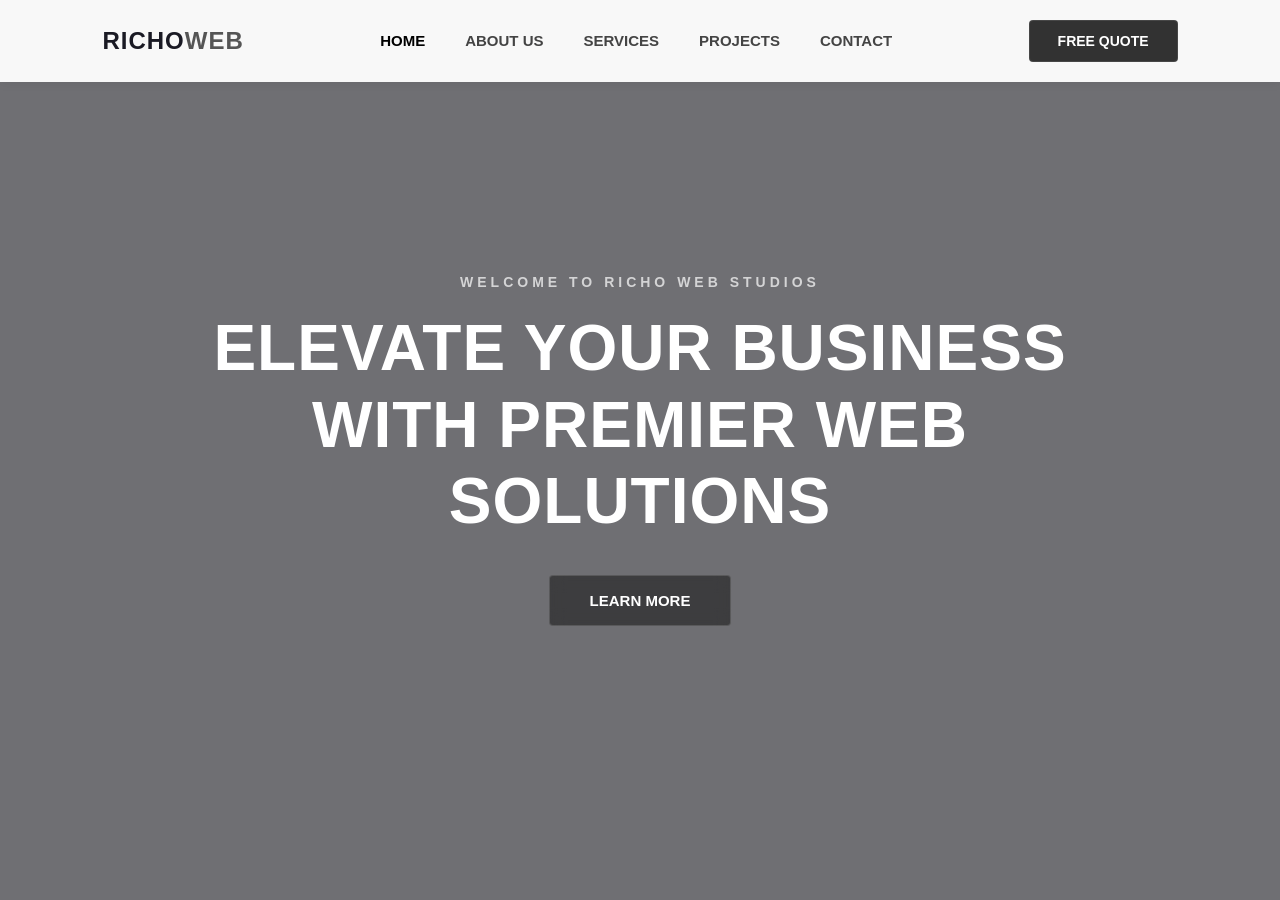
==== commit fc740930: "Fixed navbar z-index and pointer events blocking homepage links" ====
--- a/index.html
+++ b/index.html
@@ -3,23 +3,23 @@
 <head>
     <meta charset="UTF-8">
     <meta name="viewport" content="width=device-width, initial-scale=1.0">
-    <title>Your Brand | Premier Web Design</title>
+    <title>Richo Web Studios | Home</title>
     <link rel="stylesheet" href="style.css">
 </head>
 <body>
 
     <header class="navbar">
-        <div class="logo">YOUR<span>BRAND</span></div>
+        <div class="logo">RICHO<span>WEB</span></div>
         <nav>
             <ul class="nav-links">
-                <li><a href="#" class="active">Home</a></li>
-                <li><a href="#">About Us</a></li>
-                <li><a href="#">Services</a></li>
-                <li><a href="#">Projects</a></li>
-                <li><a href="#">Contact</a></li>
+                <li><a href="index.html" class="active">Home</a></li>
+                <li><a href="about.html">About Us</a></li>
+                <li><a href="services.html">Services</a></li>
+                <li><a href="projects.html">Projects</a></li>
+                <li><a href="contact.html">Contact</a></li>
             </ul>
         </nav>
-        <a href="#" class="cta-btn">Free Quote</a>
+        <a href="contact.html" class="cta-btn">Free Quote</a>
     </header>
 
     <section class="hero-carousel">
@@ -30,9 +30,9 @@
         <div class="hero-overlay"></div>
 
         <div class="hero-content">
-            <h3 class="subtitle">WELCOME TO YOUR BRAND DESIGN</h3>
+            <h3 class="subtitle">WELCOME TO RICHO WEB STUDIOS</h3>
             <h1 class="main-title">ELEVATE YOUR BUSINESS<br>WITH PREMIER WEB SOLUTIONS</h1>
-            <a href="#" class="hero-btn">Learn More</a>
+            <a href="services.html" class="hero-btn">Learn More</a>
         </div>
     </section>
 
--- a/style.css
+++ b/style.css
@@ -11,7 +11,7 @@
     color: #333333;
 }
 
-/* Updated Branding Variables for a Sleek Look */
+/* Branding Variables */
 :root {
     --accent-color: #ffffff;
     --dark-bg: #1a1a24;
@@ -20,7 +20,7 @@
     --glossy-border: rgba(255, 255, 255, 0.15);
 }
 
-/* Clean, Fixed Navbar */
+/* Clean, Fixed Navbar - Fixed Blocking Issue */
 .navbar {
     display: flex;
     justify-content: space-between;
@@ -31,7 +31,8 @@
     position: fixed;
     width: 100%;
     top: 0;
-    z-index: 1000;
+    z-index: 99999 !important; /* Always sits completely on top */
+    pointer-events: auto !important; /* Forces link clicks to register */
 }
 
 .logo {
@@ -97,7 +98,7 @@
     text-align: center;
 }
 
-/* Background Slides Layout */
+/* Background Slides Layout - Added pointer-events fix */
 .slide {
     position: absolute;
     top: 0;
@@ -108,9 +109,10 @@
     background-position: center;
     opacity: 0;
     animation: carouselAnimation 15s infinite;
-}
-
-/* Placeholder backgrounds - replace these paths with your image assets */
+    pointer-events: none; /* Stops the images from blocking cursor interactions */
+}
+
+/* Slide image pathways */
 .slide1 {
     background-image: url('https://images.unsplash.com/photo-1542831371-29b0f74f9713?q=80&w=1920'); 
     animation-delay: 0s;
@@ -124,7 +126,7 @@
     animation-delay: 10s;
 }
 
-/* Dark Overlay */
+/* Dark Overlay - Added pointer-events fix */
 .hero-overlay {
     position: absolute;
     top: 0;
@@ -133,6 +135,7 @@
     height: 100%;
     background: rgba(15, 15, 22, 0.6); 
     z-index: 1;
+    pointer-events: none; /* Prevents this layer from intercepting clicks */
 }
 
 /* Hero Content Typography */
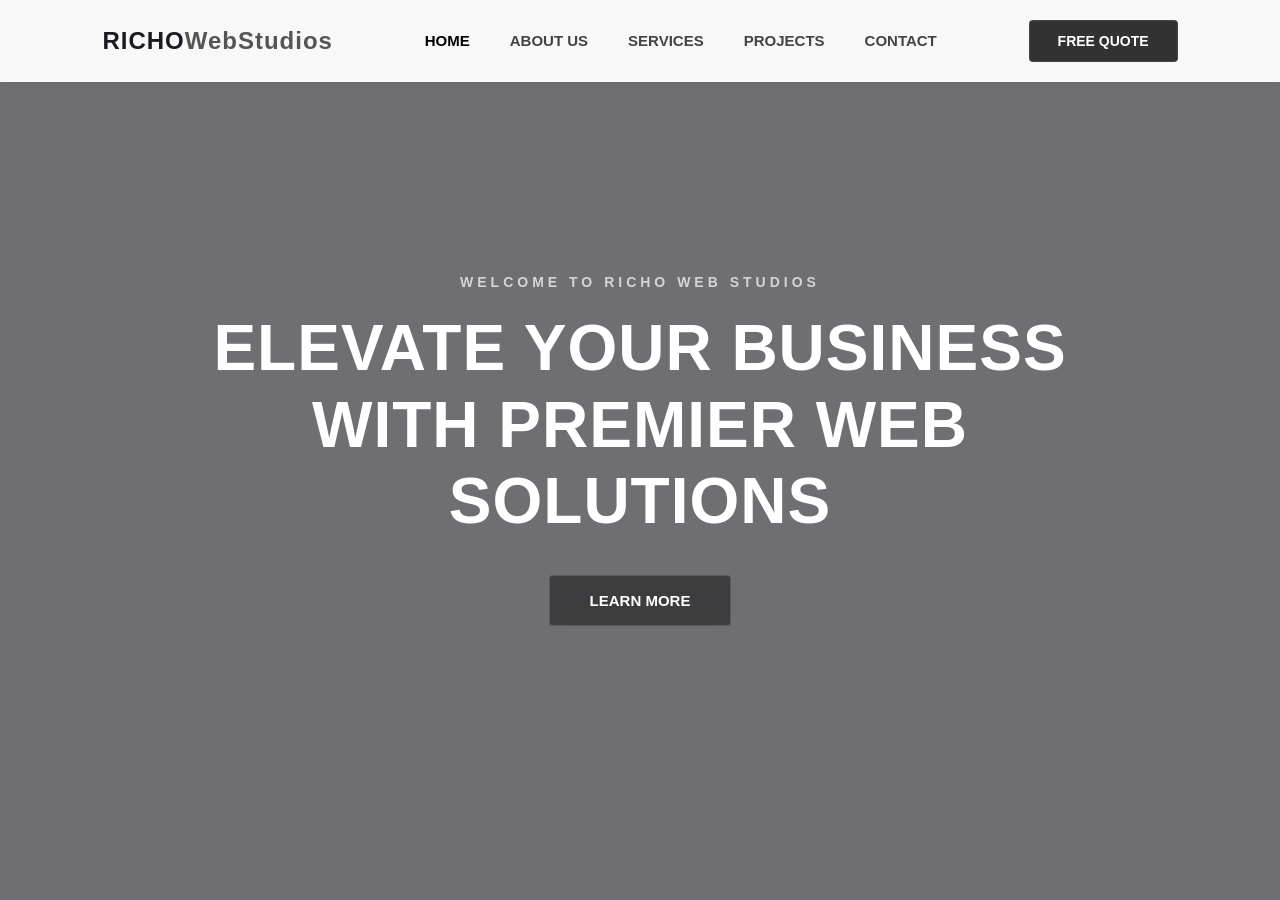
==== commit 47852f7d: "Logo design name" ====
--- a/index.html
+++ b/index.html
@@ -9,7 +9,7 @@
 <body>
 
     <header class="navbar">
-        <div class="logo">RICHO<span>WEB</span></div>
+        <div class="logo">RICHO<span>WebStudios</span></div>
         <nav>
             <ul class="nav-links">
                 <li><a href="index.html" class="active">Home</a></li>
--- a/style.css
+++ b/style.css
@@ -320,4 +320,82 @@
     33% { opacity: 1; }
     38% { opacity: 0; }
     100% { opacity: 0; }
+}/* ==========================================================================
+   RESPONSIVE DESIGN (Mobile & Tablet Adjustments)
+   ========================================================================== */
+
+/* For Tablets and smaller laptop screens (1024px and down) */
+@media screen and (max-width: 1024px) {
+    .main-title {
+        font-size: 48px; /* Scale down hero header font size */
+    }
+    
+    .navbar {
+        padding: 20px 4%; /* Pull nav padding tighter to edges */
+    }
+}
+
+/* For Mobile Devices (768px and down) */
+@media screen and (max-width: 768px) {
+    /* Navbar Adjustment */
+    .navbar {
+        flex-direction: column; /* Stack logo, links, and button vertically */
+        gap: 15px;
+        padding: 15px 2%;
+        text-align: center;
+        position: relative; /* Removes fixed freeze on mobile to save screen room */
+    }
+
+    .nav-links {
+        flex-wrap: wrap; /* Allows menu links to wrap nicely if phone is narrow */
+        justify-content: center;
+        gap: 10px;
+    }
+
+    .nav-links li {
+        margin: 0 10px;
+    }
+
+    .cta-btn {
+        width: 100%;
+        max-width: 200px;
+        padding: 10px 20px;
+    }
+
+    /* Hero Section Adjustment */
+    .hero-carousel {
+        height: auto;
+        min-height: calc(100vh - 160px); /* Adjust heights for the fluid top layout */
+        padding: 60px 20px;
+    }
+
+    .main-title {
+        font-size: 32px; /* Prevent text clipping on narrow mobile views */
+        margin-bottom: 25px;
+    }
+
+    .subtitle {
+        font-size: 12px;
+        letter-spacing: 2px;
+    }
+
+    /* Content Layout Adjustments */
+    .page-content {
+        padding-top: 40px; /* Compensates for navigation block layout shift */
+    }
+
+    .content-container {
+        padding: 25px 15px;
+        margin: 0 15px;
+    }
+
+    .page-title {
+        font-size: 28px;
+    }
+
+    /* Grids automatically change behavior */
+    .grid-layout {
+        grid-template-columns: 1fr; /* Forces columns into a solid single vertical stack */
+        gap: 20px;
+    }
 }
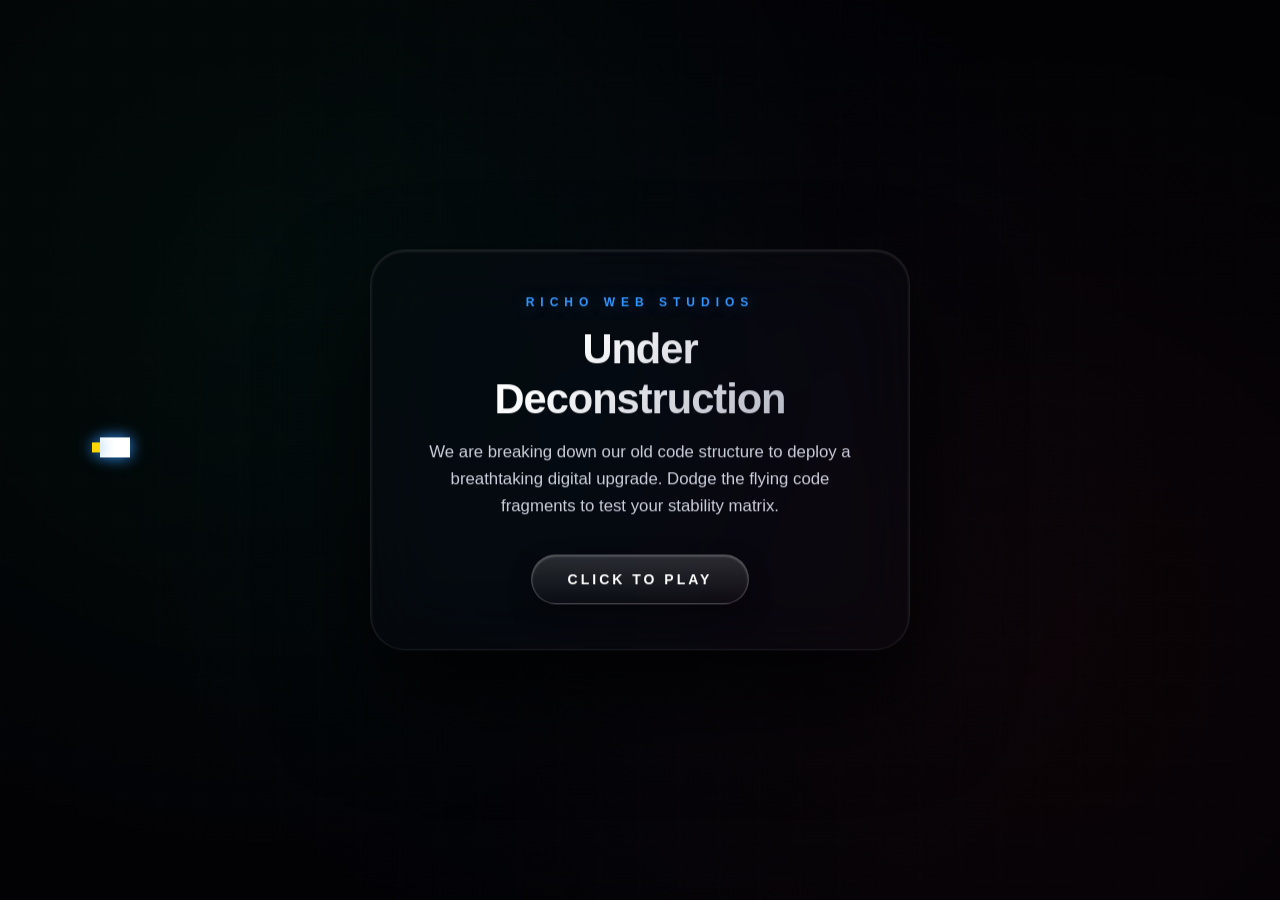
==== commit a42c5d39: "updated site" ====
--- a/index.html
+++ b/index.html
@@ -3,38 +3,351 @@
 <head>
     <meta charset="UTF-8">
     <meta name="viewport" content="width=device-width, initial-scale=1.0">
-    <title>Richo Web Studios | Home</title>
-    <link rel="stylesheet" href="style.css">
+    <title>Richo Web Studios | Under Construction</title>
+    <style>
+        * {
+            box-sizing: border-box;
+            margin: 0;
+            padding: 0;
+        }
+        body, html {
+            width: 100%;
+            height: 100%;
+            overflow: hidden;
+            font-family: -apple-system, BlinkMacSystemFont, "Segoe UI", Roboto, sans-serif;
+            background: #020205;
+            color: #ffffff;
+            user-select: none;
+        }
+
+        /* Ambient Outer-Space Color Swirls */
+        .nebula {
+            position: absolute;
+            width: 100%;
+            height: 100%;
+            background: radial-gradient(circle at 20% 30%, rgba(0, 255, 128, 0.04) 0%, transparent 50%),
+                        radial-gradient(circle at 80% 70%, rgba(255, 50, 50, 0.04) 0%, transparent 50%),
+                        radial-gradient(circle at 50% 50%, rgba(50, 150, 255, 0.03) 0%, transparent 70%);
+            z-index: 1;
+            pointer-events: none;
+        }
+
+        /* Full Screen Game Canvas */
+        #gameCanvas {
+            position: absolute;
+            top: 0;
+            left: 0;
+            width: 100%;
+            height: 100%;
+            z-index: 2;
+            display: block;
+        }
+
+        /* Central Breathtaking Liquid Glass HUD Overlay */
+        .hud-overlay {
+            position: absolute;
+            top: 50%;
+            left: 50%;
+            transform: translate(-50%, -50%);
+            z-index: 3;
+            width: 90%;
+            max-width: 540px;
+            padding: 45px 40px;
+            background: rgba(10, 10, 15, 0.4);
+            border: 1px solid rgba(255, 255, 255, 0.08);
+            border-radius: 35px;
+            backdrop-filter: blur(30px) saturate(200%);
+            -webkit-backdrop-filter: blur(30px) saturate(200%);
+            box-shadow: 0 50px 100px rgba(0, 0, 0, 0.8),
+                        inset 0 1px 3px rgba(255, 255, 255, 0.15);
+            text-align: center;
+            transition: opacity 0.4s ease, transform 0.4s ease;
+        }
+
+        .hud-overlay.playing {
+            opacity: 0;
+            transform: translate(-50%, -45%) scale(0.95);
+            pointer-events: none;
+        }
+
+        .studio-tag {
+            font-size: 12px;
+            font-weight: 800;
+            text-transform: uppercase;
+            letter-spacing: 6px;
+            color: #3296ff;
+            text-shadow: 0 0 15px rgba(50, 150, 255, 0.4);
+            margin-bottom: 15px;
+        }
+
+        h1 {
+            font-size: 2.6rem;
+            font-weight: 800;
+            line-height: 1.2;
+            margin-bottom: 15px;
+            letter-spacing: -1px;
+            background: linear-gradient(135deg, #ffffff 30%, #a0a5b5 100%);
+            -webkit-background-clip: text;
+            -webkit-text-fill-color: transparent;
+        }
+
+        p {
+            font-size: 1.05rem;
+            color: #cccfdb;
+            line-height: 1.6;
+            margin-bottom: 35px;
+            font-weight: 300;
+        }
+
+        /* Arcade Glass Action Button */
+        .btn-launch {
+            display: inline-block;
+            background: linear-gradient(180deg, rgba(255,255,255,0.15) 0%, rgba(255,255,255,0.02) 100%);
+            border: 1px solid rgba(255, 255, 255, 0.2);
+            padding: 16px 36px;
+            border-radius: 50px;
+            color: #ffffff;
+            font-size: 14px;
+            font-weight: 700;
+            text-transform: uppercase;
+            letter-spacing: 3px;
+            cursor: pointer;
+            box-shadow: 0 10px 25px rgba(0,0,0,0.4),
+                        inset 0 1px 2px rgba(255,255,255,0.3);
+            transition: all 0.2s ease;
+        }
+
+        .btn-launch:hover {
+            background: linear-gradient(180deg, rgba(255,255,255,0.25) 0%, rgba(255,255,255,0.05) 100%);
+            border-color: rgba(255, 255, 255, 0.4);
+            box-shadow: 0 10px 30px rgba(255,255,255,0.1), inset 0 1px 2px rgba(255,255,255,0.4);
+            transform: translateY(-2px);
+        }
+
+        /* Tiny Score HUD pinned to top edge during gameplay */
+        .live-score-hud {
+            position: absolute;
+            top: 30px;
+            left: 50%;
+            transform: translateX(-50%);
+            z-index: 5;
+            font-family: monospace;
+            font-size: 20px;
+            font-weight: bold;
+            letter-spacing: 2px;
+            background: rgba(0,0,0,0.6);
+            padding: 8px 24px;
+            border-radius: 30px;
+            border: 1px solid rgba(255,255,255,0.05);
+            backdrop-filter: blur(10px);
+            pointer-events: none;
+            opacity: 0;
+            transition: opacity 0.3s ease;
+        }
+        .live-score-hud.show {
+            opacity: 1;
+        }
+    </style>
 </head>
 <body>
 
-    <header class="navbar">
-        <div class="logo">RICHO<span>WebStudios</span></div>
-        <nav>
-            <ul class="nav-links">
-                <li><a href="index.html" class="active">Home</a></li>
-                <li><a href="about.html">About Us</a></li>
-                <li><a href="services.html">Services</a></li>
-                <li><a href="projects.html">Projects</a></li>
-                <li><a href="contact.html">Contact</a></li>
-            </ul>
-        </nav>
-        <a href="contact.html" class="cta-btn">Free Quote</a>
-    </header>
-
-    <section class="hero-carousel">
-        <div class="slide slide1"></div>
-        <div class="slide slide2"></div>
-        <div class="slide slide3"></div>
-        
-        <div class="hero-overlay"></div>
-
-        <div class="hero-content">
-            <h3 class="subtitle">WELCOME TO RICHO WEB STUDIOS</h3>
-            <h1 class="main-title">ELEVATE YOUR BUSINESS<br>WITH PREMIER WEB SOLUTIONS</h1>
-            <a href="services.html" class="hero-btn">Learn More</a>
-        </div>
-    </section>
-
+    <div class="nebula"></div>
+    <div id="scoreHud" class="live-score-hud">SCORE: 0</div>
+
+    <div id="hudMenu" class="hud-overlay">
+        <div class="studio-tag">Richo Web Studios</div>
+        <h1 id="hudTitle">Under<br>Deconstruction</h1>
+        <p id="hudText">We are breaking down our old code structure to deploy a breathtaking digital upgrade. Dodge the flying code fragments to test your stability matrix.</p>
+        <button id="actionBtn" class="btn-launch" onclick="startGame()">Click to Play</button>
+    </div>
+
+    <canvas id="gameCanvas"></canvas>
+
+    <script>
+        const canvas = document.getElementById('gameCanvas');
+        const ctx = canvas.getContext('2d');
+        const hudMenu = document.getElementById('hudMenu');
+        const hudTitle = document.getElementById('hudTitle');
+        const hudText = document.getElementById('hudText');
+        const actionBtn = document.getElementById('actionBtn');
+        const scoreHud = document.getElementById('scoreHud');
+
+        // Dynamically track window dimensions
+        let width = canvas.width = window.innerWidth;
+        let height = canvas.height = window.innerHeight;
+
+        // Core Game Engine State
+        let gameState = "MENU"; // MENU, PLAYING, CRASHED
+        let score = 0;
+        let frameCounter = 0;
+        let obstacles = [];
+
+        // Dynamic Text Code Fragments to serve as obstacles
+        const codeDebris = ["<div>", "const", "for()", "import", "{} || []", "01101", "<p>", "</div>", "===", "main.js", "style.css", "push()", "function()", "<script>"];
+        const debrisColors = ['#00ff80', '#ff3232', '#ffd700', '#3296ff']; // Green, Red, Yellow, Blue
+
+        // Player configuration
+        const player = {
+            x: 100,
+            y: height / 2,
+            width: 30,
+            height: 20,
+            gravity: 0.38,
+            velocity: 0,
+            jump: -6.2
+        };
+
+        function resizeCanvas() {
+            width = canvas.width = window.innerWidth;
+            height = canvas.height = window.innerHeight;
+            if (gameState === "MENU") player.y = height / 2;
+        }
+        window.addEventListener('resize', resizeCanvas);
+
+        // Core inputs
+        function playerAction() {
+            if (gameState === "PLAYING") {
+                player.velocity = player.jump;
+            }
+        }
+        window.addEventListener('keydown', (e) => { if (e.code === 'Space') playerAction(); });
+        window.addEventListener('mousedown', playerAction);
+        window.addEventListener('touchstart', (e) => { e.preventDefault(); playerAction(); });
+
+        function spawnObstacle() {
+            // Pick random text fragment and size metrics
+            const randomText = codeDebris[Math.floor(Math.random() * codeDebris.length)];
+            const randomColor = debrisColors[Math.floor(Math.random() * debrisColors.length)];
+            const size = Math.floor(Math.random() * 12) + 16; // font size between 16px and 28px
+            
+            // Measure string bounding width roughly
+            ctx.font = `bold ${size}px monospace`;
+            const approxWidth = ctx.measureText(randomText).width;
+
+            obstacles.push({
+                x: width + 50,
+                y: Math.random() * (height - 100) + 50,
+                text: randomText,
+                color: randomColor,
+                fontSize: size,
+                width: approxWidth,
+                height: size,
+                speed: 3.5 + Math.min(score * 0.15, 6),
+                passed: false
+            });
+        }
+
+        function startGame() {
+            score = 0;
+            obstacles = [];
+            player.y = height / 2;
+            player.velocity = 0;
+            gameState = "PLAYING";
+            
+            hudMenu.classList.add('playing');
+            scoreHud.innerText = `SCORE: ${score}`;
+            scoreHud.classList.add('show');
+        }
+
+        function handleCrash() {
+            gameState = "CRASHED";
+            scoreHud.classList.remove('show');
+            
+            // Reword the Glass HUD to act as a Game Over screen instantly
+            hudTitle.innerHTML = "System Crashed.";
+            hudText.innerHTML = `You collided with unstable code fragments! You achieved a score matrices velocity of <strong>${score}</strong>. Re-stabilize and try again.`;
+            actionBtn.innerText = "Reboot Matrix";
+            
+            hudMenu.classList.remove('playing');
+        }
+
+        // Infinite Render Engine Loop
+        function loop() {
+            requestAnimationFrame(loop);
+            ctx.clearRect(0, 0, width, height);
+
+            // Draw clean background scanning system matrix lines
+            ctx.strokeStyle = 'rgba(255, 255, 255, 0.015)';
+            ctx.lineWidth = 1;
+            const grid = 40;
+            for(let i=0; i<width; i+=grid) { ctx.beginPath(); ctx.moveTo(i, 0); ctx.lineTo(i, height); ctx.stroke(); }
+            for(let j=0; j<height; j+=grid) { ctx.beginPath(); ctx.moveTo(0, j); ctx.lineTo(width, j); ctx.stroke(); }
+
+            if (gameState === "PLAYING") {
+                // Apply Gravitational Physics
+                player.velocity += player.gravity;
+                player.y += player.velocity;
+
+                // Ceiling/Floor constraints
+                if (player.y + player.height > height || player.y < 0) {
+                    handleCrash();
+                }
+            } else {
+                // Calm floating idling animation on menu setups
+                player.y = (height / 2) + Math.sin(Date.now() * 0.003) * 20;
+            }
+
+            // Draw Player Ship Pod (Vibrant Chrome Edge look)
+            ctx.fillStyle = '#ffffff';
+            ctx.shadowBlur = 15;
+            ctx.shadowColor = '#3296ff';
+            ctx.fillRect(player.x, player.y, player.width, player.height);
+            // Thruster Flare Glow
+            ctx.fillStyle = gameState === "PLAYING" ? '#ff3232' : '#ffd700';
+            ctx.fillRect(player.x - 8, player.y + 5, 8, player.height - 10);
+            ctx.shadowBlur = 0; // standard clear
+
+            // Continuous spawn tracker
+            if (gameState === "PLAYING") {
+                frameCounter++;
+                if (frameCounter % 60 === 0) spawnObstacle();
+            } else {
+                // Spawn fewer items passively on the menu background for aesthetics
+                frameCounter++;
+                if (frameCounter % 120 === 0 && obstacles.length < 5) spawnObstacle();
+            }
+
+            // Processing Obstacle Data
+            for (let i = obstacles.length - 1; i >= 0; i--) {
+                let o = obstacles[i];
+                o.x -= gameState === "PLAYING" ? o.speed : o.speed * 0.2; // Move slower on menu
+
+                // Render stylized Code Snippet Obstacle text
+                ctx.fillStyle = o.color;
+                ctx.font = `bold ${o.fontSize}px monospace`;
+                ctx.shadowBlur = 8;
+                ctx.shadowColor = o.color;
+                ctx.fillText(o.text, o.x, o.y);
+                ctx.shadowBlur = 0;
+
+                if (gameState === "PLAYING") {
+                    // Score counting tracking metric
+                    if (o.x + o.width < player.x && !o.passed) {
+                        score++;
+                        o.passed = true;
+                        scoreHud.innerText = `SCORE: ${score}`;
+                    }
+
+                    // Strict Collision alignment bounding box
+                    if (
+                        player.x < o.x + o.width &&
+                        player.x + player.width > o.x &&
+                        player.y < o.y &&
+                        player.y + player.height > o.y - o.height
+                    ) {
+                        handleCrash();
+                    }
+                }
+
+                // Cleanup arrays out of viewport coordinates
+                if (o.x + o.width < -100) {
+                    obstacles.splice(i, 1);
+                }
+            }
+        }
+
+        // Initialize and fire execution pipeline
+        loop();
+    </script>
 </body>
 </html>
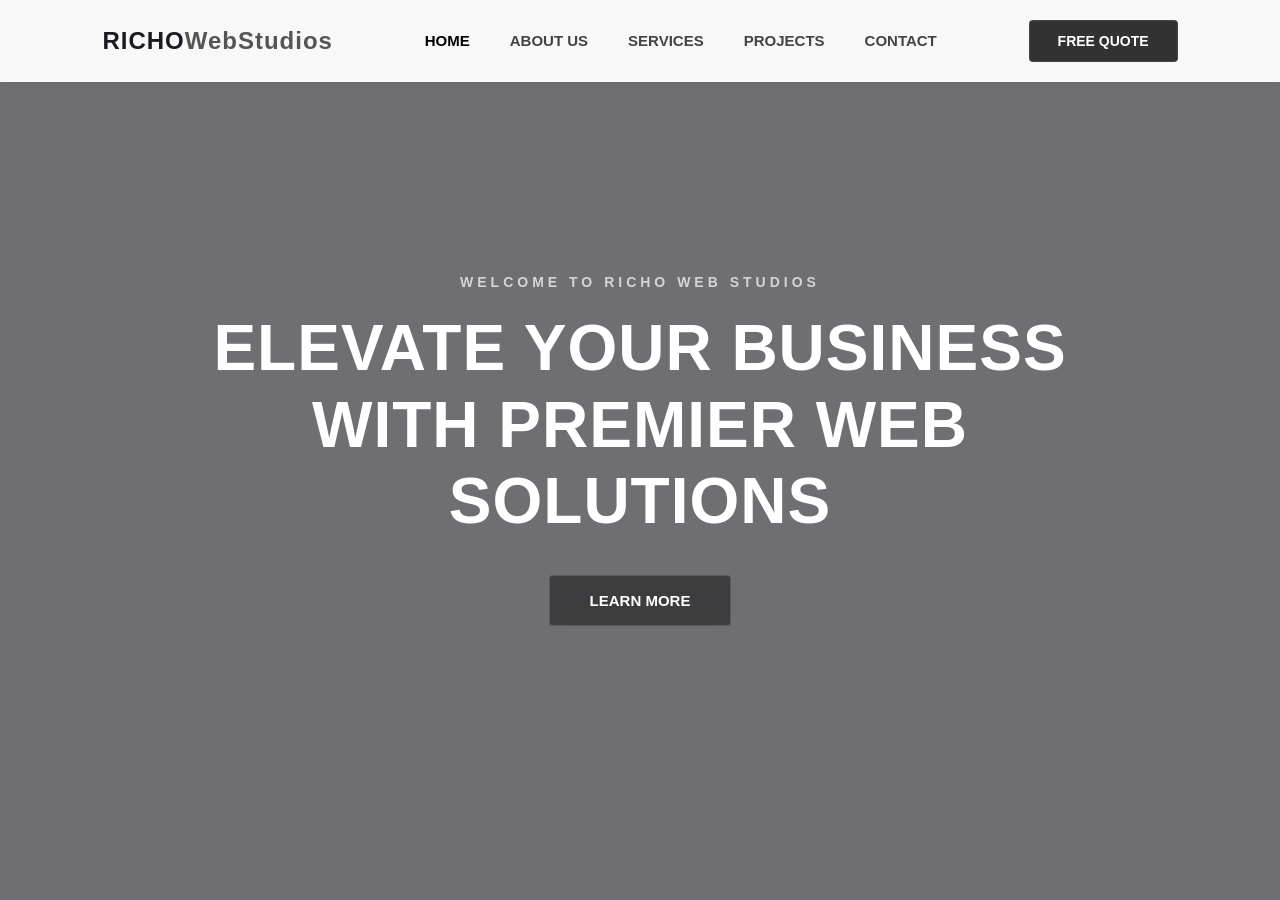
==== commit 3814fb9a: "update" ====
--- a/index.html
+++ b/index.html
@@ -3,351 +3,38 @@
 <head>
     <meta charset="UTF-8">
     <meta name="viewport" content="width=device-width, initial-scale=1.0">
-    <title>Richo Web Studios | Under Construction</title>
-    <style>
-        * {
-            box-sizing: border-box;
-            margin: 0;
-            padding: 0;
-        }
-        body, html {
-            width: 100%;
-            height: 100%;
-            overflow: hidden;
-            font-family: -apple-system, BlinkMacSystemFont, "Segoe UI", Roboto, sans-serif;
-            background: #020205;
-            color: #ffffff;
-            user-select: none;
-        }
-
-        /* Ambient Outer-Space Color Swirls */
-        .nebula {
-            position: absolute;
-            width: 100%;
-            height: 100%;
-            background: radial-gradient(circle at 20% 30%, rgba(0, 255, 128, 0.04) 0%, transparent 50%),
-                        radial-gradient(circle at 80% 70%, rgba(255, 50, 50, 0.04) 0%, transparent 50%),
-                        radial-gradient(circle at 50% 50%, rgba(50, 150, 255, 0.03) 0%, transparent 70%);
-            z-index: 1;
-            pointer-events: none;
-        }
-
-        /* Full Screen Game Canvas */
-        #gameCanvas {
-            position: absolute;
-            top: 0;
-            left: 0;
-            width: 100%;
-            height: 100%;
-            z-index: 2;
-            display: block;
-        }
-
-        /* Central Breathtaking Liquid Glass HUD Overlay */
-        .hud-overlay {
-            position: absolute;
-            top: 50%;
-            left: 50%;
-            transform: translate(-50%, -50%);
-            z-index: 3;
-            width: 90%;
-            max-width: 540px;
-            padding: 45px 40px;
-            background: rgba(10, 10, 15, 0.4);
-            border: 1px solid rgba(255, 255, 255, 0.08);
-            border-radius: 35px;
-            backdrop-filter: blur(30px) saturate(200%);
-            -webkit-backdrop-filter: blur(30px) saturate(200%);
-            box-shadow: 0 50px 100px rgba(0, 0, 0, 0.8),
-                        inset 0 1px 3px rgba(255, 255, 255, 0.15);
-            text-align: center;
-            transition: opacity 0.4s ease, transform 0.4s ease;
-        }
-
-        .hud-overlay.playing {
-            opacity: 0;
-            transform: translate(-50%, -45%) scale(0.95);
-            pointer-events: none;
-        }
-
-        .studio-tag {
-            font-size: 12px;
-            font-weight: 800;
-            text-transform: uppercase;
-            letter-spacing: 6px;
-            color: #3296ff;
-            text-shadow: 0 0 15px rgba(50, 150, 255, 0.4);
-            margin-bottom: 15px;
-        }
-
-        h1 {
-            font-size: 2.6rem;
-            font-weight: 800;
-            line-height: 1.2;
-            margin-bottom: 15px;
-            letter-spacing: -1px;
-            background: linear-gradient(135deg, #ffffff 30%, #a0a5b5 100%);
-            -webkit-background-clip: text;
-            -webkit-text-fill-color: transparent;
-        }
-
-        p {
-            font-size: 1.05rem;
-            color: #cccfdb;
-            line-height: 1.6;
-            margin-bottom: 35px;
-            font-weight: 300;
-        }
-
-        /* Arcade Glass Action Button */
-        .btn-launch {
-            display: inline-block;
-            background: linear-gradient(180deg, rgba(255,255,255,0.15) 0%, rgba(255,255,255,0.02) 100%);
-            border: 1px solid rgba(255, 255, 255, 0.2);
-            padding: 16px 36px;
-            border-radius: 50px;
-            color: #ffffff;
-            font-size: 14px;
-            font-weight: 700;
-            text-transform: uppercase;
-            letter-spacing: 3px;
-            cursor: pointer;
-            box-shadow: 0 10px 25px rgba(0,0,0,0.4),
-                        inset 0 1px 2px rgba(255,255,255,0.3);
-            transition: all 0.2s ease;
-        }
-
-        .btn-launch:hover {
-            background: linear-gradient(180deg, rgba(255,255,255,0.25) 0%, rgba(255,255,255,0.05) 100%);
-            border-color: rgba(255, 255, 255, 0.4);
-            box-shadow: 0 10px 30px rgba(255,255,255,0.1), inset 0 1px 2px rgba(255,255,255,0.4);
-            transform: translateY(-2px);
-        }
-
-        /* Tiny Score HUD pinned to top edge during gameplay */
-        .live-score-hud {
-            position: absolute;
-            top: 30px;
-            left: 50%;
-            transform: translateX(-50%);
-            z-index: 5;
-            font-family: monospace;
-            font-size: 20px;
-            font-weight: bold;
-            letter-spacing: 2px;
-            background: rgba(0,0,0,0.6);
-            padding: 8px 24px;
-            border-radius: 30px;
-            border: 1px solid rgba(255,255,255,0.05);
-            backdrop-filter: blur(10px);
-            pointer-events: none;
-            opacity: 0;
-            transition: opacity 0.3s ease;
-        }
-        .live-score-hud.show {
-            opacity: 1;
-        }
-    </style>
+    <title>Richo Web Studios | Home</title>
+    <link rel="stylesheet" href="style.css">
 </head>
 <body>
 
-    <div class="nebula"></div>
-    <div id="scoreHud" class="live-score-hud">SCORE: 0</div>
+    <header class="navbar">
+        <div class="logo">RICHO<span>WebStudios</span></div>
+        <nav>
+            <ul class="nav-links">
+                <li><a href="index.html" class="active">Home</a></li>
+                <li><a href="about.html">About Us</a></li>
+                <li><a href="services.html">Services</a></li>
+                <li><a href="projects.html">Projects</a></li>
+                <li><a href="contact.html">Contact</a></li>
+            </ul>
+        </nav>
+        <a href="contact.html" class="cta-btn">Free Quote</a>
+    </header>
 
-    <div id="hudMenu" class="hud-overlay">
-        <div class="studio-tag">Richo Web Studios</div>
-        <h1 id="hudTitle">Under<br>Deconstruction</h1>
-        <p id="hudText">We are breaking down our old code structure to deploy a breathtaking digital upgrade. Dodge the flying code fragments to test your stability matrix.</p>
-        <button id="actionBtn" class="btn-launch" onclick="startGame()">Click to Play</button>
-    </div>
+    <section class="hero-carousel">
+        <div class="slide slide1"></div>
+        <div class="slide slide2"></div>
+        <div class="slide slide3"></div>
+        
+        <div class="hero-overlay"></div>
 
-    <canvas id="gameCanvas"></canvas>
+        <div class="hero-content">
+            <h3 class="subtitle">WELCOME TO RICHO WEB STUDIOS</h3>
+            <h1 class="main-title">ELEVATE YOUR BUSINESS<br>WITH PREMIER WEB SOLUTIONS</h1>
+            <a href="services.html" class="hero-btn">Learn More</a>
+        </div>
+    </section>
 
-    <script>
-        const canvas = document.getElementById('gameCanvas');
-        const ctx = canvas.getContext('2d');
-        const hudMenu = document.getElementById('hudMenu');
-        const hudTitle = document.getElementById('hudTitle');
-        const hudText = document.getElementById('hudText');
-        const actionBtn = document.getElementById('actionBtn');
-        const scoreHud = document.getElementById('scoreHud');
-
-        // Dynamically track window dimensions
-        let width = canvas.width = window.innerWidth;
-        let height = canvas.height = window.innerHeight;
-
-        // Core Game Engine State
-        let gameState = "MENU"; // MENU, PLAYING, CRASHED
-        let score = 0;
-        let frameCounter = 0;
-        let obstacles = [];
-
-        // Dynamic Text Code Fragments to serve as obstacles
-        const codeDebris = ["<div>", "const", "for()", "import", "{} || []", "01101", "<p>", "</div>", "===", "main.js", "style.css", "push()", "function()", "<script>"];
-        const debrisColors = ['#00ff80', '#ff3232', '#ffd700', '#3296ff']; // Green, Red, Yellow, Blue
-
-        // Player configuration
-        const player = {
-            x: 100,
-            y: height / 2,
-            width: 30,
-            height: 20,
-            gravity: 0.38,
-            velocity: 0,
-            jump: -6.2
-        };
-
-        function resizeCanvas() {
-            width = canvas.width = window.innerWidth;
-            height = canvas.height = window.innerHeight;
-            if (gameState === "MENU") player.y = height / 2;
-        }
-        window.addEventListener('resize', resizeCanvas);
-
-        // Core inputs
-        function playerAction() {
-            if (gameState === "PLAYING") {
-                player.velocity = player.jump;
-            }
-        }
-        window.addEventListener('keydown', (e) => { if (e.code === 'Space') playerAction(); });
-        window.addEventListener('mousedown', playerAction);
-        window.addEventListener('touchstart', (e) => { e.preventDefault(); playerAction(); });
-
-        function spawnObstacle() {
-            // Pick random text fragment and size metrics
-            const randomText = codeDebris[Math.floor(Math.random() * codeDebris.length)];
-            const randomColor = debrisColors[Math.floor(Math.random() * debrisColors.length)];
-            const size = Math.floor(Math.random() * 12) + 16; // font size between 16px and 28px
-            
-            // Measure string bounding width roughly
-            ctx.font = `bold ${size}px monospace`;
-            const approxWidth = ctx.measureText(randomText).width;
-
-            obstacles.push({
-                x: width + 50,
-                y: Math.random() * (height - 100) + 50,
-                text: randomText,
-                color: randomColor,
-                fontSize: size,
-                width: approxWidth,
-                height: size,
-                speed: 3.5 + Math.min(score * 0.15, 6),
-                passed: false
-            });
-        }
-
-        function startGame() {
-            score = 0;
-            obstacles = [];
-            player.y = height / 2;
-            player.velocity = 0;
-            gameState = "PLAYING";
-            
-            hudMenu.classList.add('playing');
-            scoreHud.innerText = `SCORE: ${score}`;
-            scoreHud.classList.add('show');
-        }
-
-        function handleCrash() {
-            gameState = "CRASHED";
-            scoreHud.classList.remove('show');
-            
-            // Reword the Glass HUD to act as a Game Over screen instantly
-            hudTitle.innerHTML = "System Crashed.";
-            hudText.innerHTML = `You collided with unstable code fragments! You achieved a score matrices velocity of <strong>${score}</strong>. Re-stabilize and try again.`;
-            actionBtn.innerText = "Reboot Matrix";
-            
-            hudMenu.classList.remove('playing');
-        }
-
-        // Infinite Render Engine Loop
-        function loop() {
-            requestAnimationFrame(loop);
-            ctx.clearRect(0, 0, width, height);
-
-            // Draw clean background scanning system matrix lines
-            ctx.strokeStyle = 'rgba(255, 255, 255, 0.015)';
-            ctx.lineWidth = 1;
-            const grid = 40;
-            for(let i=0; i<width; i+=grid) { ctx.beginPath(); ctx.moveTo(i, 0); ctx.lineTo(i, height); ctx.stroke(); }
-            for(let j=0; j<height; j+=grid) { ctx.beginPath(); ctx.moveTo(0, j); ctx.lineTo(width, j); ctx.stroke(); }
-
-            if (gameState === "PLAYING") {
-                // Apply Gravitational Physics
-                player.velocity += player.gravity;
-                player.y += player.velocity;
-
-                // Ceiling/Floor constraints
-                if (player.y + player.height > height || player.y < 0) {
-                    handleCrash();
-                }
-            } else {
-                // Calm floating idling animation on menu setups
-                player.y = (height / 2) + Math.sin(Date.now() * 0.003) * 20;
-            }
-
-            // Draw Player Ship Pod (Vibrant Chrome Edge look)
-            ctx.fillStyle = '#ffffff';
-            ctx.shadowBlur = 15;
-            ctx.shadowColor = '#3296ff';
-            ctx.fillRect(player.x, player.y, player.width, player.height);
-            // Thruster Flare Glow
-            ctx.fillStyle = gameState === "PLAYING" ? '#ff3232' : '#ffd700';
-            ctx.fillRect(player.x - 8, player.y + 5, 8, player.height - 10);
-            ctx.shadowBlur = 0; // standard clear
-
-            // Continuous spawn tracker
-            if (gameState === "PLAYING") {
-                frameCounter++;
-                if (frameCounter % 60 === 0) spawnObstacle();
-            } else {
-                // Spawn fewer items passively on the menu background for aesthetics
-                frameCounter++;
-                if (frameCounter % 120 === 0 && obstacles.length < 5) spawnObstacle();
-            }
-
-            // Processing Obstacle Data
-            for (let i = obstacles.length - 1; i >= 0; i--) {
-                let o = obstacles[i];
-                o.x -= gameState === "PLAYING" ? o.speed : o.speed * 0.2; // Move slower on menu
-
-                // Render stylized Code Snippet Obstacle text
-                ctx.fillStyle = o.color;
-                ctx.font = `bold ${o.fontSize}px monospace`;
-                ctx.shadowBlur = 8;
-                ctx.shadowColor = o.color;
-                ctx.fillText(o.text, o.x, o.y);
-                ctx.shadowBlur = 0;
-
-                if (gameState === "PLAYING") {
-                    // Score counting tracking metric
-                    if (o.x + o.width < player.x && !o.passed) {
-                        score++;
-                        o.passed = true;
-                        scoreHud.innerText = `SCORE: ${score}`;
-                    }
-
-                    // Strict Collision alignment bounding box
-                    if (
-                        player.x < o.x + o.width &&
-                        player.x + player.width > o.x &&
-                        player.y < o.y &&
-                        player.y + player.height > o.y - o.height
-                    ) {
-                        handleCrash();
-                    }
-                }
-
-                // Cleanup arrays out of viewport coordinates
-                if (o.x + o.width < -100) {
-                    obstacles.splice(i, 1);
-                }
-            }
-        }
-
-        // Initialize and fire execution pipeline
-        loop();
-    </script>
 </body>
 </html>
--- a/style.css
+++ b/style.css
@@ -0,0 +1,401 @@
+/* Reset & Core Styling */
+* {
+    margin: 0;
+    padding: 0;
+    box-sizing: border-box;
+    font-family: 'Segoe UI', Tahoma, Geneva, Verdana, sans-serif;
+}
+
+body {
+    background-color: #ffffff;
+    color: #333333;
+}
+
+/* Branding Variables */
+:root {
+    --accent-color: #ffffff;
+    --dark-bg: #1a1a24;
+    --glossy-black: rgba(0, 0, 0, 0.45);
+    --glossy-black-hover: rgba(0, 0, 0, 0.7);
+    --glossy-border: rgba(255, 255, 255, 0.15);
+}
+
+/* Clean, Fixed Navbar - Fixed Blocking Issue */
+.navbar {
+    display: flex;
+    justify-content: space-between;
+    align-items: center;
+    padding: 20px 8%;
+    background-color: rgba(255, 255, 255, 0.95);
+    box-shadow: 0 2px 10px rgba(0,0,0,0.05);
+    position: fixed;
+    width: 100%;
+    top: 0;
+    z-index: 99999 !important; /* Always sits completely on top */
+    pointer-events: auto !important; /* Forces link clicks to register */
+}
+
+.logo {
+    font-size: 24px;
+    font-weight: 800;
+    letter-spacing: 1px;
+    color: var(--dark-bg);
+}
+
+.logo span {
+    color: #555555; /* Dark gray for logo accent */
+}
+
+.nav-links {
+    list-style: none;
+    display: flex;
+}
+
+.nav-links li {
+    margin: 0 20px;
+}
+
+.nav-links a {
+    text-decoration: none;
+    color: #444444;
+    font-weight: 600;
+    font-size: 15px;
+    text-transform: uppercase;
+    transition: color 0.3s ease;
+}
+
+.nav-links a:hover, .nav-links a.active {
+    color: #000000;
+}
+
+/* Glossy Navigation Button */
+.cta-btn {
+    background: rgba(0, 0, 0, 0.8);
+    color: white;
+    text-decoration: none;
+    padding: 12px 28px;
+    font-weight: 600;
+    text-transform: uppercase;
+    font-size: 14px;
+    border-radius: 4px;
+    border: 1px solid rgba(255, 255, 255, 0.1);
+    transition: background 0.3s ease;
+}
+
+.cta-btn:hover {
+    background: #000000;
+}
+
+/* Hero Carousel Container */
+.hero-carousel {
+    position: relative;
+    height: 100vh;
+    width: 100%;
+    overflow: hidden;
+    display: flex;
+    align-items: center;
+    justify-content: center;
+    text-align: center;
+}
+
+/* Background Slides Layout - Added pointer-events fix */
+.slide {
+    position: absolute;
+    top: 0;
+    left: 0;
+    width: 100%;
+    height: 100%;
+    background-size: cover;
+    background-position: center;
+    opacity: 0;
+    animation: carouselAnimation 15s infinite;
+    pointer-events: none; /* Stops the images from blocking cursor interactions */
+}
+
+/* Slide image pathways */
+.slide1 {
+    background-image: url('https://images.unsplash.com/photo-1542831371-29b0f74f9713?q=80&w=1920'); 
+    animation-delay: 0s;
+}
+.slide2 {
+    background-image: url('https://images.unsplash.com/photo-1531403009284-440f080d1e12?q=80&w=1920'); 
+    animation-delay: 5s;
+}
+.slide3 {
+    background-image: url('https://images.unsplash.com/photo-1507238691740-187a5b1d37b8?q=80&w=1920'); 
+    animation-delay: 10s;
+}
+
+/* Dark Overlay - Added pointer-events fix */
+.hero-overlay {
+    position: absolute;
+    top: 0;
+    left: 0;
+    width: 100%;
+    height: 100%;
+    background: rgba(15, 15, 22, 0.6); 
+    z-index: 1;
+    pointer-events: none; /* Prevents this layer from intercepting clicks */
+}
+
+/* Hero Content Typography */
+.hero-content {
+    position: relative;
+    z-index: 2;
+    color: white;
+    max-width: 900px;
+    padding: 0 20px;
+}
+
+.subtitle {
+    color: rgba(255, 255, 255, 0.7);
+    font-size: 14px;
+    letter-spacing: 4px;
+    margin-bottom: 20px;
+    font-weight: 700;
+}
+
+.main-title {
+    font-size: 64px;
+    font-weight: 800;
+    letter-spacing: 1px;
+    line-height: 1.2;
+    margin-bottom: 35px;
+    text-transform: uppercase;
+}
+
+/* Main Glossy Hero Button */
+.hero-btn {
+    display: inline-block;
+    background: var(--glossy-black);
+    color: white;
+    text-decoration: none;
+    padding: 16px 40px;
+    font-weight: 600;
+    text-transform: uppercase;
+    font-size: 15px;
+    border-radius: 4px;
+    border: 1px solid var(--glossy-border);
+    backdrop-filter: blur(8px);
+    -webkit-backdrop-filter: blur(8px);
+    transition: background 0.3s ease, transform 0.3s ease;
+}
+
+.hero-btn:hover {
+    background: var(--glossy-black-hover);
+    transform: translateY(-2px);
+}
+
+/* Formatting for Interior Content Blocks */
+.page-content {
+    padding-top: 140px; 
+    min-height: 100vh;
+    display: flex;
+    justify-content: center;
+    align-items: center;
+    background-color: #f9f9fb;
+    padding-bottom: 40px;
+}
+
+.content-container {
+    max-width: 800px;
+    width: 100%;
+    padding: 40px;
+    background: #ffffff;
+    border-radius: 8px;
+    box-shadow: 0 4px 20px rgba(0,0,0,0.05);
+    text-align: center;
+}
+
+.large-container {
+    max-width: 1100px;
+}
+
+.page-title {
+    font-size: 36px;
+    font-weight: 700;
+    margin-bottom: 20px;
+    color: var(--dark-bg);
+}
+
+.content-container p {
+    font-size: 18px;
+    line-height: 1.6;
+    color: #666666;
+}
+
+/* Modern Grid Structures */
+.grid-layout {
+    display: grid;
+    grid-template-columns: repeat(auto-fit, minmax(280px, 1fr));
+    gap: 30px;
+    margin-top: 40px;
+}
+
+.grid-card {
+    background: #ffffff;
+    padding: 30px;
+    border-radius: 8px;
+    text-align: left;
+    box-shadow: 0 4px 15px rgba(0,0,0,0.03);
+    border: 1px solid #f0f0f5;
+    transition: transform 0.3s ease, box-shadow 0.3s ease;
+}
+
+.grid-card:hover {
+    transform: translateY(-5px);
+    box-shadow: 0 10px 25px rgba(0,0,0,0.08);
+}
+
+.grid-card h2 {
+    font-size: 20px;
+    color: var(--dark-bg);
+    margin-bottom: 12px;
+}
+
+.grid-card p {
+    font-size: 15px;
+    line-height: 1.6;
+    color: #666666;
+}
+
+/* Project Placeholders styling */
+.project-img-placeholder {
+    width: 100%;
+    height: 180px;
+    background-color: #f0f2f5;
+    display: flex;
+    justify-content: center;
+    align-items: center;
+    color: #888;
+    font-size: 14px;
+    border-radius: 4px;
+    margin-bottom: 18px;
+    font-weight: 500;
+}
+
+/* Form Styling */
+.contact-form {
+    display: flex;
+    flex-direction: column;
+    gap: 15px;
+    margin-top: 25px;
+}
+
+.contact-form input, .contact-form textarea {
+    padding: 14px;
+    border: 1px solid #ddd;
+    border-radius: 4px;
+    font-size: 16px;
+    width: 100%;
+    outline: none;
+    transition: border 0.3s;
+}
+
+.contact-form input:focus, .contact-form textarea:focus {
+    border-color: #000000;
+}
+
+.form-btn {
+    background: #1a1a24;
+    color: white;
+    border: none;
+    padding: 16px;
+    font-size: 16px;
+    font-weight: 600;
+    text-transform: uppercase;
+    cursor: pointer;
+    border-radius: 4px;
+    transition: background 0.3s;
+}
+
+.form-btn:hover {
+    background: #000000;
+}
+
+/* Carousel Animation Keyframe Loop */
+@keyframes carouselAnimation {
+    0% { opacity: 0; }
+    5% { opacity: 1; }
+    33% { opacity: 1; }
+    38% { opacity: 0; }
+    100% { opacity: 0; }
+}/* ==========================================================================
+   RESPONSIVE DESIGN (Mobile & Tablet Adjustments)
+   ========================================================================== */
+
+/* For Tablets and smaller laptop screens (1024px and down) */
+@media screen and (max-width: 1024px) {
+    .main-title {
+        font-size: 48px; /* Scale down hero header font size */
+    }
+    
+    .navbar {
+        padding: 20px 4%; /* Pull nav padding tighter to edges */
+    }
+}
+
+/* For Mobile Devices (768px and down) */
+@media screen and (max-width: 768px) {
+    /* Navbar Adjustment */
+    .navbar {
+        flex-direction: column; /* Stack logo, links, and button vertically */
+        gap: 15px;
+        padding: 15px 2%;
+        text-align: center;
+        position: relative; /* Removes fixed freeze on mobile to save screen room */
+    }
+
+    .nav-links {
+        flex-wrap: wrap; /* Allows menu links to wrap nicely if phone is narrow */
+        justify-content: center;
+        gap: 10px;
+    }
+
+    .nav-links li {
+        margin: 0 10px;
+    }
+
+    .cta-btn {
+        width: 100%;
+        max-width: 200px;
+        padding: 10px 20px;
+    }
+
+    /* Hero Section Adjustment */
+    .hero-carousel {
+        height: auto;
+        min-height: calc(100vh - 160px); /* Adjust heights for the fluid top layout */
+        padding: 60px 20px;
+    }
+
+    .main-title {
+        font-size: 32px; /* Prevent text clipping on narrow mobile views */
+        margin-bottom: 25px;
+    }
+
+    .subtitle {
+        font-size: 12px;
+        letter-spacing: 2px;
+    }
+
+    /* Content Layout Adjustments */
+    .page-content {
+        padding-top: 40px; /* Compensates for navigation block layout shift */
+    }
+
+    .content-container {
+        padding: 25px 15px;
+        margin: 0 15px;
+    }
+
+    .page-title {
+        font-size: 28px;
+    }
+
+    /* Grids automatically change behavior */
+    .grid-layout {
+        grid-template-columns: 1fr; /* Forces columns into a solid single vertical stack */
+        gap: 20px;
+    }
+}
